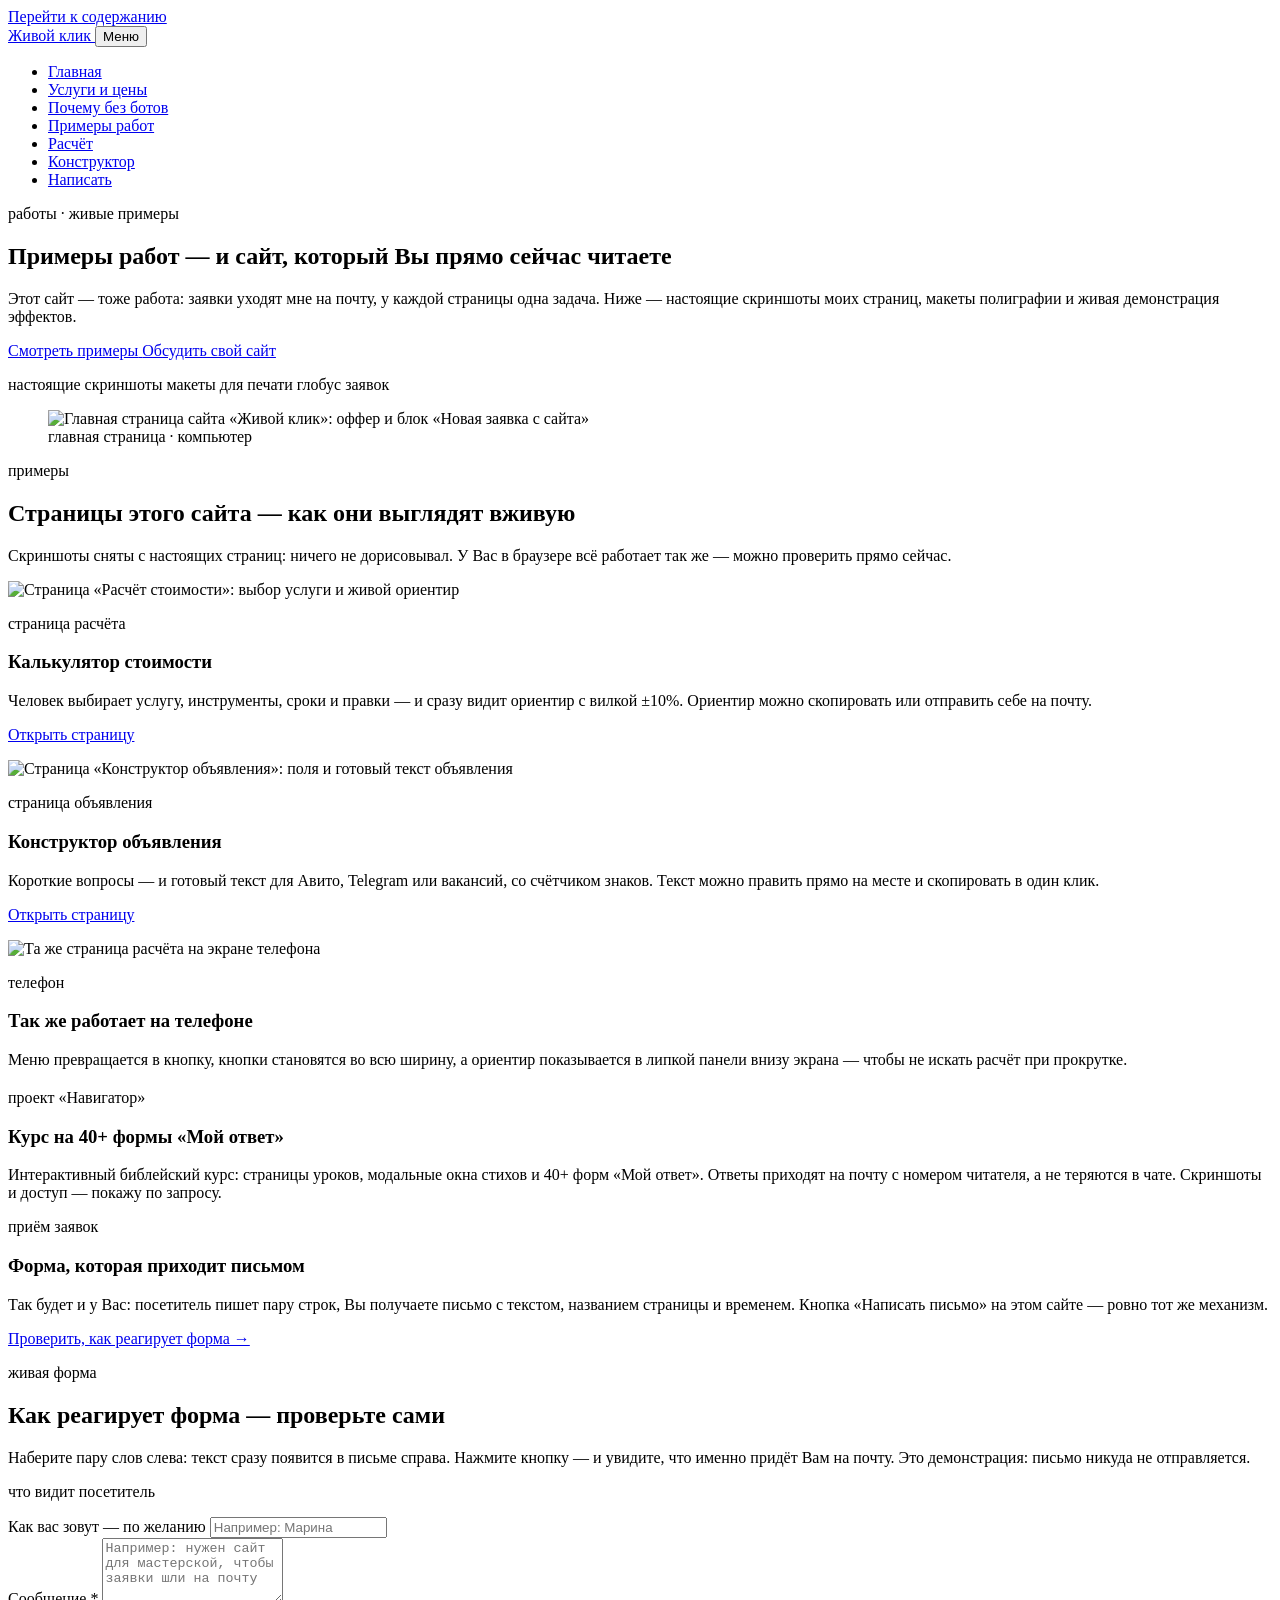
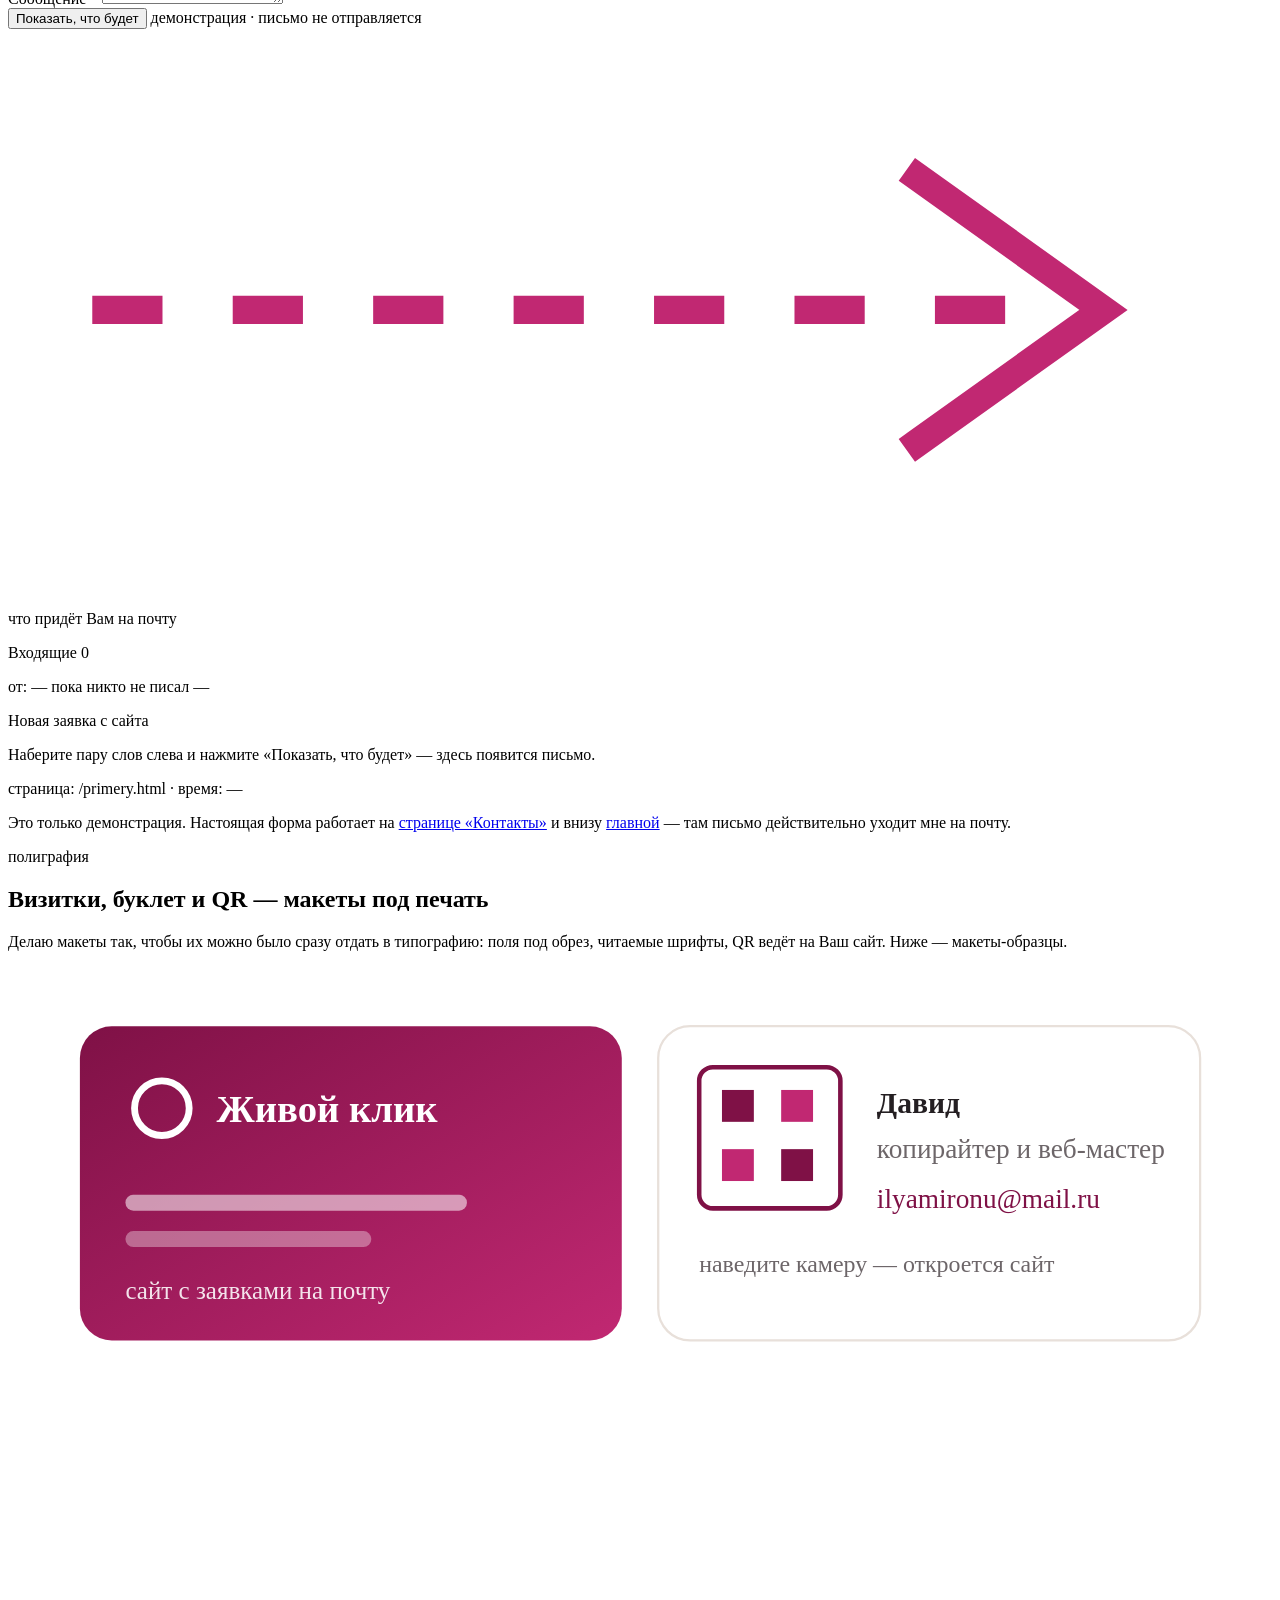
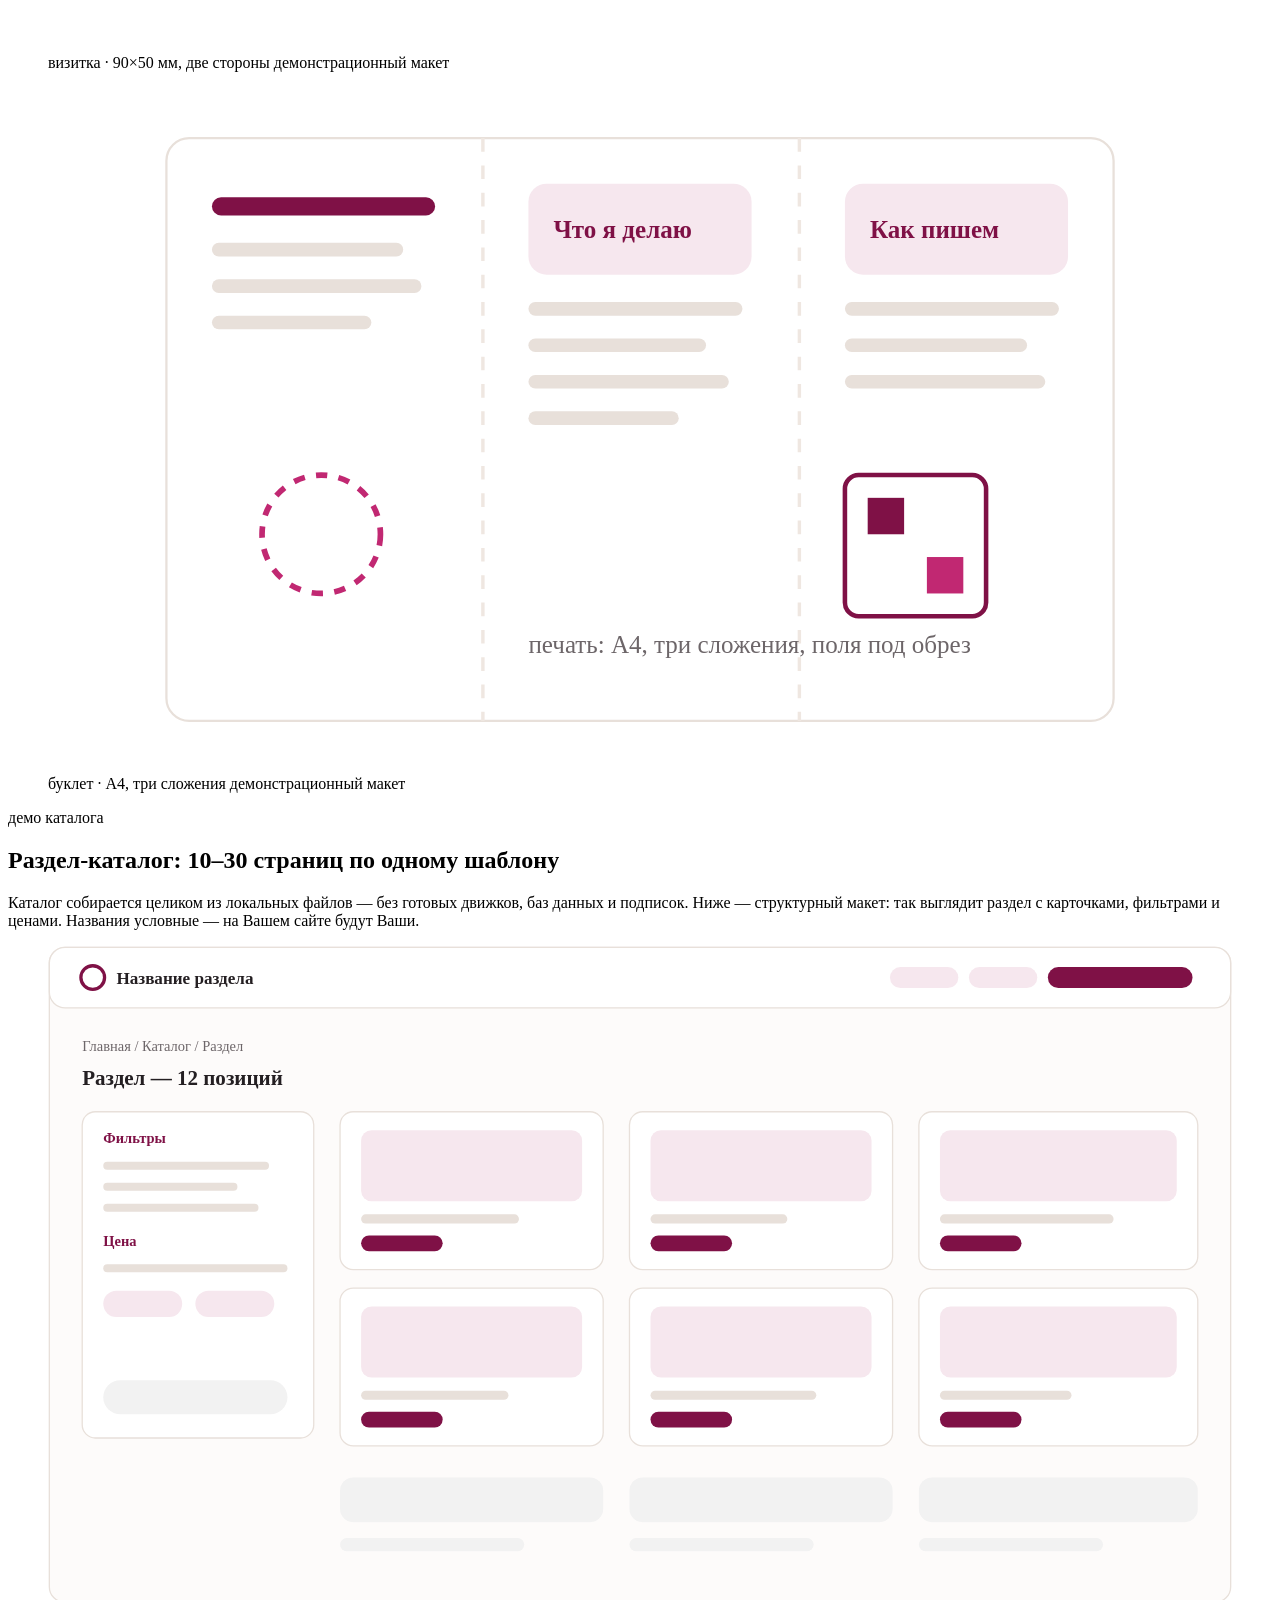
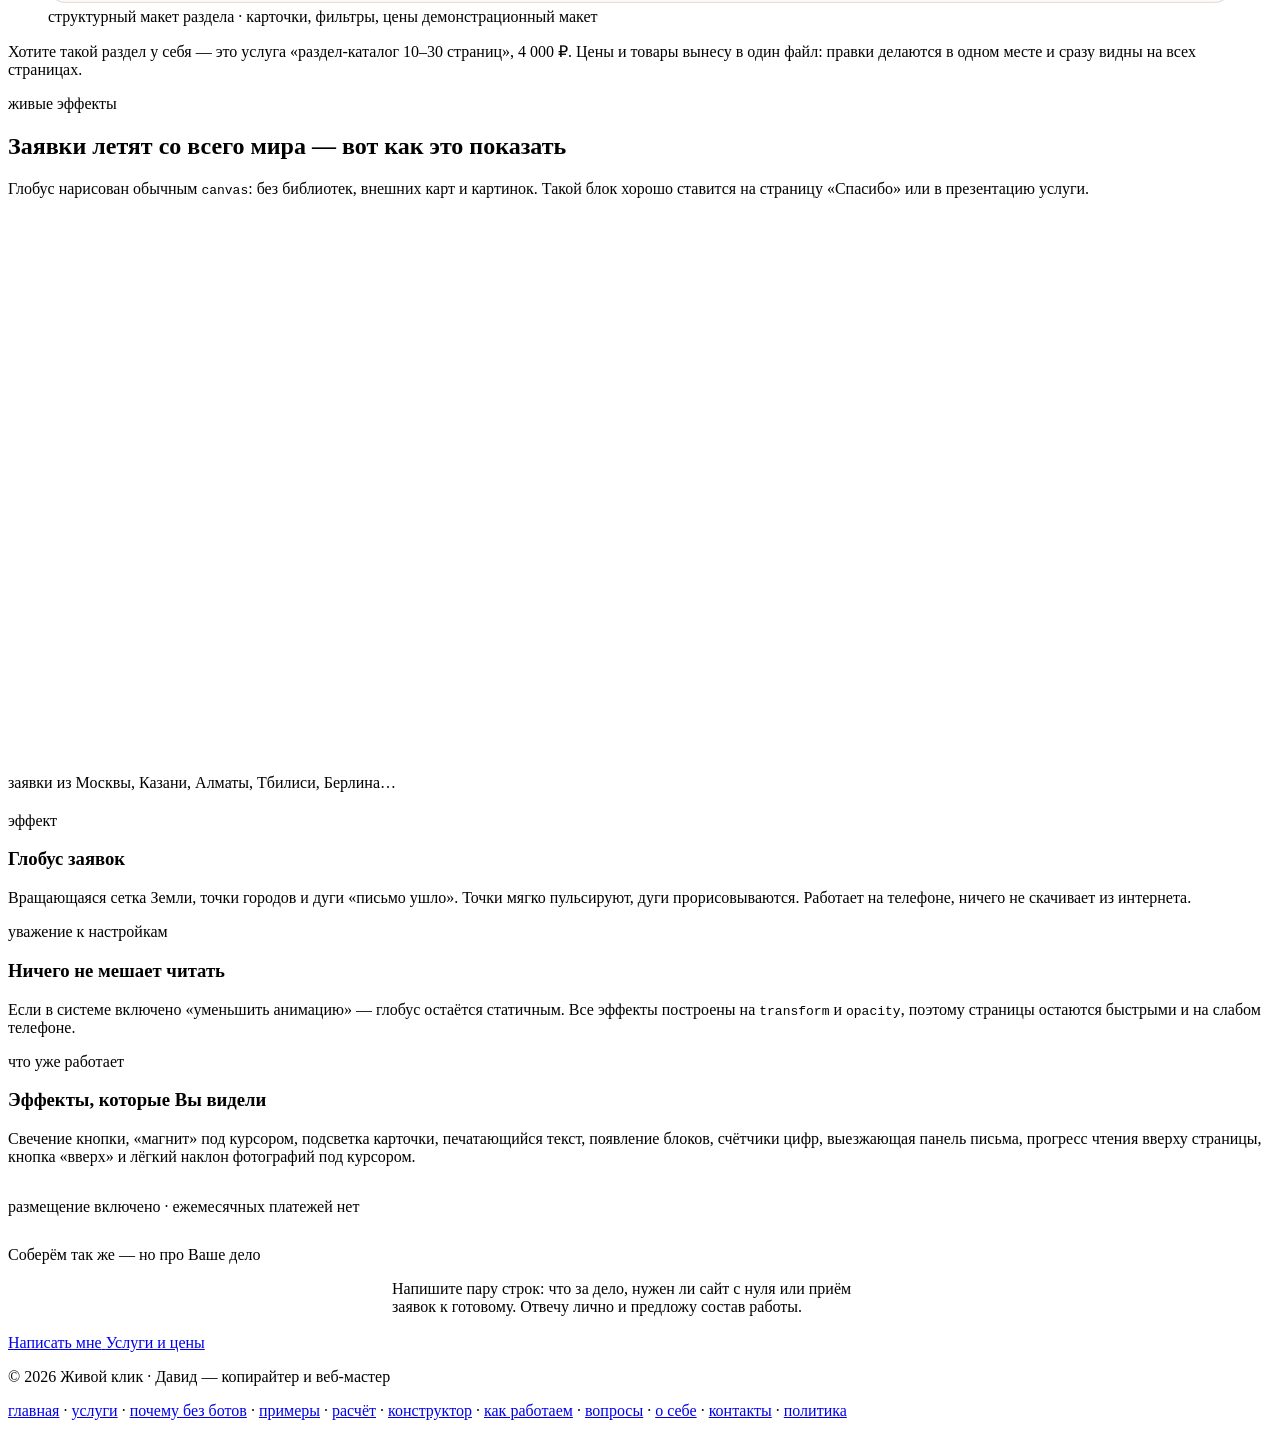
==== primery.html @ 7533aba9 "Add files via upload" ====
<!DOCTYPE html>
<html lang="ru" class="no-js">
<head>
<meta charset="utf-8">
<meta name="viewport" content="width=device-width, initial-scale=1">
<title>Примеры работ — Живой клик</title>
<meta name="description" content="Примеры работ: сайт с приёмом заявок на почту, калькулятор стоимости, конструктор объявления, визитки и буклет. Скриншоты и живые демонстрации.">
<meta name="theme-color" content="#7f1146">
<meta property="og:type" content="website">
<meta property="og:site_name" content="Живой клик">
<meta property="og:title" content="Примеры работ — Живой клик">
<meta property="og:description" content="Скриншоты и живые демонстрации: сайт с заявками на почту, калькулятор стоимости, конструктор объявления, визитки и буклет, глобус заявок.">
<meta property="og:url" content="https://volk1939-ivan.github.io/zhivoy-klik/primery.html">
<meta property="og:image" content="https://volk1939-ivan.github.io/zhivoy-klik/assets/img/primery-kalkulyator.jpg">
<meta property="og:image:type" content="image/jpeg">
<meta property="og:image:width" content="1280">
<meta property="og:image:height" content="900">
<meta name="twitter:card" content="summary_large_image">
<link rel="canonical" href="https://volk1939-ivan.github.io/zhivoy-klik/primery.html">
<link rel="icon" href="data:image/svg+xml,%3Csvg xmlns='http://www.w3.org/2000/svg' viewBox='0 0 32 32'%3E%3Crect width='32' height='32' rx='7' fill='%237f1146'/%3E%3Ccircle cx='16' cy='16' r='6' fill='none' stroke='%23fff' stroke-width='2.5'/%3E%3C/svg%3E">
<link rel="stylesheet" href="css/fonts.css">
<link rel="stylesheet" href="css/style.css">
<script>document.documentElement.className = '';</script>
</head>
<body>

<a class="skip" href="#main">Перейти к содержанию</a>

<header class="top">
  <div class="top__inner">
    <a class="brand" href="index.html">
      <span class="brand__mark" aria-hidden="true"></span>
      <span class="brand__text">Живой клик</span>
    </a>

    <button class="nav__toggle" type="button" aria-expanded="false" aria-controls="siteNav">Меню</button>

    <nav class="nav" id="siteNav" aria-label="Меню сайта">
      <ul class="nav__list">
        <li><a href="index.html">Главная</a></li>
        <li><a href="uslugi.html">Услуги и цены</a></li>
        <li><a href="bez-botov.html">Почему без ботов</a></li>
        <li><a class="is-active" href="primery.html">Примеры работ</a></li>
        <li><a href="raschet.html">Расчёт</a></li>
        <li><a href="konstruktor.html">Конструктор</a></li>
        <li><a href="index.html#contact">Написать</a></li>
      </ul>
    </nav>
  </div>
</header>

<main id="main">

  <section class="hero">
    <div class="hero__inner">
      <div>
        <p class="kicker"><span class="js-type" data-text="работы · живые примеры">работы · живые примеры</span><span class="caret" aria-hidden="true"></span></p>
        <h1 class="hero__title">Примеры работ — и сайт, который Вы прямо сейчас читаете</h1>
        <p class="hero__lead">Этот сайт — тоже работа: заявки уходят мне на почту, у каждой страницы одна задача.
          Ниже — настоящие скриншоты моих страниц, макеты полиграфии и живая демонстрация эффектов.</p>
        <p class="hero__actions">
          <a class="btn btn--primary btn--fixed js-magnetic" href="#works">
            <span class="btn__text js-type" data-text="Смотреть примеры">Смотреть примеры</span>
            <span class="caret" aria-hidden="true"></span>
          </a>
          <a class="btn btn--ghost" href="index.html#contact"><span class="btn__text">Обсудить свой сайт</span></a>
        </p>
        <p class="hero__meta">
          <span>настоящие скриншоты</span>
          <span>макеты для печати</span>
          <span>глобус заявок</span>
        </p>
      </div>

      <figure class="shot">
        <span class="shot__bar" aria-hidden="true"><i></i><i></i><i></i></span>
        <img class="shot__img" src="assets/img/primery-glavnaya.jpg" width="1280" height="900"
             alt="Главная страница сайта «Живой клик»: оффер и блок «Новая заявка с сайта»">
        <figcaption class="shot__cap">главная страница · компьютер</figcaption>
      </figure>
    </div>
  </section>
  <section class="section" id="works">
    <div class="wrap">
      <div class="section__head reveal">
        <p class="kicker">примеры</p>
        <h2 class="h2">Страницы этого сайта — как они выглядят вживую</h2>
        <p class="lead">Скриншоты сняты с настоящих страниц: ничего не дорисовывал. У Вас в браузере
          всё работает так же — можно проверить прямо сейчас.</p>
      </div>

      <div class="works">
        <article class="work reveal">
          <img class="work__img" src="assets/img/primery-kalkulyator.jpg" width="1280" height="900"
               loading="lazy" decoding="async"
               alt="Страница «Расчёт стоимости»: выбор услуги и живой ориентир">
          <div class="work__body">
            <p class="card__icon">страница расчёта</p>
            <h3 class="card__title">Калькулятор стоимости</h3>
            <p class="card__text">Человек выбирает услугу, инструменты, сроки и правки — и сразу видит
              ориентир с вилкой ±10%. Ориентир можно скопировать или отправить себе на почту.</p>
            <p class="work__foot"><a class="btn btn--ghost" href="raschet.html"><span class="btn__text">Открыть страницу</span></a></p>
          </div>
        </article>

        <article class="work reveal" style="transition-delay:.08s">
          <img class="work__img" src="assets/img/primery-konstruktor.jpg" width="1280" height="900"
               loading="lazy" decoding="async"
               alt="Страница «Конструктор объявления»: поля и готовый текст объявления">
          <div class="work__body">
            <p class="card__icon">страница объявления</p>
            <h3 class="card__title">Конструктор объявления</h3>
            <p class="card__text">Короткие вопросы — и готовый текст для Авито, Telegram или вакансий,
              со счётчиком знаков. Текст можно править прямо на месте и скопировать в один клик.</p>
            <p class="work__foot"><a class="btn btn--ghost" href="konstruktor.html"><span class="btn__text">Открыть страницу</span></a></p>
          </div>
        </article>

        <article class="work work--narrow reveal">
          <img class="work__img" src="assets/img/primery-telefon.jpg" width="430" height="880"
               loading="lazy" decoding="async"
               alt="Та же страница расчёта на экране телефона">
          <div class="work__body">
            <p class="card__icon">телефон</p>
            <h3 class="card__title">Так же работает на телефоне</h3>
            <p class="card__text">Меню превращается в кнопку, кнопки становятся во всю ширину, а ориентир
              показывается в липкой панели внизу экрана — чтобы не искать расчёт при прокрутке.</p>
          </div>
        </article>
      </div>

      <div class="grid grid--auto" style="margin-top:20px">
        <article class="card reveal">
          <p class="card__icon">проект «Навигатор»</p>
          <h3 class="card__title">Курс на 40+ формы «Мой ответ»</h3>
          <p class="card__text">Интерактивный библейский курс: страницы уроков, модальные окна стихов
            и 40+ форм «Мой ответ». Ответы приходят на почту с номером читателя, а не теряются в чате.
            Скриншоты и доступ — покажу по запросу.</p>
        </article>

        <article class="card reveal" style="transition-delay:.08s">
          <p class="card__icon">приём заявок</p>
          <h3 class="card__title">Форма, которая приходит письмом</h3>
          <p class="card__text">Так будет и у Вас: посетитель пишет пару строк, Вы получаете письмо
            с текстом, названием страницы и временем. Кнопка «Написать письмо» на этом сайте —
            ровно тот же механизм.</p>
          <p class="card__price"><a href="#demo">Проверить, как реагирует форма →</a></p>
        </article>
      </div>
    </div>
  </section>
  <section class="section section--alt" id="demo">
    <div class="wrap">
      <div class="section__head reveal">
        <p class="kicker">живая форма</p>
        <h2 class="h2">Как реагирует форма — проверьте сами</h2>
        <p class="lead">Наберите пару слов слева: текст сразу появится в письме справа. Нажмите кнопку —
          и увидите, что именно придёт Вам на почту. Это демонстрация: письмо никуда не отправляется.</p>
      </div>

      <div class="demo reveal">
        <div class="demo__form">
          <p class="demo__label">что видит посетитель</p>

          <div class="field">
            <label for="demo-name">Как вас зовут <span aria-hidden="true">— по желанию</span></label>
            <input type="text" id="demo-name" placeholder="Например: Марина">
          </div>

          <div class="field">
            <label for="demo-text">Сообщение *</label>
            <textarea id="demo-text" rows="4" placeholder="Например: нужен сайт для мастерской, чтобы заявки шли на почту"></textarea>
          </div>

          <div class="demo__actions">
            <button type="button" class="btn btn--primary js-magnetic" id="demoGo">
              <span class="btn__text">Показать, что будет</span>
            </button>
            <span class="demo__hint">демонстрация · письмо не отправляется</span>
          </div>
        </div>

        <div class="demo__arrow" aria-hidden="true">
          <svg viewBox="0 0 90 40">
            <path d="M6 20 H74" fill="none" stroke="#c12872" stroke-width="2" stroke-dasharray="5 5"></path>
            <path d="M64 10 L78 20 L64 30" fill="none" stroke="#c12872" stroke-width="2"></path>
          </svg>
        </div>

        <div class="demo__mail">
          <p class="demo__label">что придёт Вам на почту</p>
          <div class="demo__window">
            <p class="demo__head">Входящие <span class="demo__badge" id="demoBadge">0</span></p>
            <p class="demo__from" id="demoFrom">от: — пока никто не писал —</p>
            <p class="demo__subj">Новая заявка с сайта</p>
            <p class="demo__body" id="demoBody">Наберите пару слов слева и нажмите «Показать, что будет» — здесь появится письмо.</p>
            <p class="demo__meta" id="demoMeta">страница: /primery.html · время: —</p>
          </div>
        </div>
      </div>

      <p class="hint reveal">Это только демонстрация. Настоящая форма работает
        на <a href="kontakty.html">странице «Контакты»</a> и внизу <a href="index.html#contact">главной</a> —
        там письмо действительно уходит мне на почту.</p>
    </div>
  </section>

  <section class="section section--alt" id="poligrafiya">
    <div class="wrap">
      <div class="section__head reveal">
        <p class="kicker">полиграфия</p>
        <h2 class="h2">Визитки, буклет и QR — макеты под печать</h2>
        <p class="lead">Делаю макеты так, чтобы их можно было сразу отдать в типографию: поля под обрез,
          читаемые шрифты, QR ведёт на Ваш сайт. Ниже — макеты-образцы.</p>
      </div>

      <div class="polig">
        <figure class="mock reveal">
          <svg class="mock__svg" viewBox="0 0 520 300" role="img" aria-label="Макет визитки: лицевая и обратная сторона">
            <defs>
              <linearGradient id="cardGrad" x1="0" y1="0" x2="1" y2="1">
                <stop offset="0" stop-color="#7f1146"></stop>
                <stop offset="1" stop-color="#c12872"></stop>
              </linearGradient>
            </defs>
            <rect x="14" y="26" width="238" height="138" rx="14" fill="url(#cardGrad)"></rect>
            <circle cx="50" cy="62" r="12" fill="none" stroke="#ffffff" stroke-width="3"></circle>
            <text x="74" y="68" font-size="17" font-weight="700" fill="#ffffff">Живой клик</text>
            <rect x="34" y="100" width="150" height="7" rx="3.5" fill="#ffffff" opacity=".55"></rect>
            <rect x="34" y="116" width="108" height="7" rx="3.5" fill="#ffffff" opacity=".35"></rect>
            <text x="34" y="146" font-size="11" fill="#ffffff" opacity=".88">сайт с заявками на почту</text>

            <rect x="268" y="26" width="238" height="138" rx="14" fill="#ffffff" stroke="#e8e0da"></rect>
            <rect x="286" y="44" width="62" height="62" rx="6" fill="none" stroke="#7f1146" stroke-width="2"></rect>
            <rect x="296" y="54" width="14" height="14" fill="#7f1146"></rect>
            <rect x="322" y="54" width="14" height="14" fill="#c12872"></rect>
            <rect x="296" y="80" width="14" height="14" fill="#c12872"></rect>
            <rect x="322" y="80" width="14" height="14" fill="#7f1146"></rect>
            <text x="364" y="64" font-size="13" font-weight="700" fill="#241f22">Давид</text>
            <text x="364" y="84" font-size="12" fill="#6d6669">копирайтер и веб-мастер</text>
            <text x="364" y="106" font-size="12" fill="#7f1146">ilyamironu@mail.ru</text>
            <text x="286" y="134" font-size="10.5" fill="#6d6669">наведите камеру — откроется сайт</text>
          </svg>
          <figcaption class="mock__cap">визитка · 90×50 мм, две стороны <span class="mock__tag">демонстрационный макет</span></figcaption>
        </figure>

        <figure class="mock reveal" style="transition-delay:.08s">
          <svg class="mock__svg" viewBox="0 0 520 300" role="img" aria-label="Макет буклета А4 в три сложения">
            <rect x="52" y="22" width="416" height="256" rx="10" fill="#ffffff" stroke="#e8e0da"></rect>
            <line x1="191" y1="22" x2="191" y2="278" stroke="#efe7e1" stroke-width="1.5" stroke-dasharray="6 6"></line>
            <line x1="330" y1="22" x2="330" y2="278" stroke="#efe7e1" stroke-width="1.5" stroke-dasharray="6 6"></line>
            <rect x="72" y="48" width="98" height="8" rx="4" fill="#7f1146"></rect>
            <rect x="72" y="68" width="84" height="6" rx="3" fill="#e8e0da"></rect>
            <rect x="72" y="84" width="92" height="6" rx="3" fill="#e8e0da"></rect>
            <rect x="72" y="100" width="70" height="6" rx="3" fill="#e8e0da"></rect>
            <circle cx="120" cy="196" r="26" fill="none" stroke="#c12872" stroke-width="2.5" stroke-dasharray="5 5"></circle>
            <rect x="211" y="42" width="98" height="40" rx="8" fill="#f6e7ee"></rect>
            <text x="222" y="66" font-size="11" font-weight="700" fill="#7f1146">Что я делаю</text>
            <rect x="211" y="94" width="94" height="6" rx="3" fill="#e8e0da"></rect>
            <rect x="211" y="110" width="78" height="6" rx="3" fill="#e8e0da"></rect>
            <rect x="211" y="126" width="88" height="6" rx="3" fill="#e8e0da"></rect>
            <rect x="211" y="142" width="66" height="6" rx="3" fill="#e8e0da"></rect>
            <rect x="350" y="42" width="98" height="40" rx="8" fill="#f6e7ee"></rect>
            <text x="361" y="66" font-size="11" font-weight="700" fill="#7f1146">Как пишем</text>
            <rect x="350" y="94" width="94" height="6" rx="3" fill="#e8e0da"></rect>
            <rect x="350" y="110" width="80" height="6" rx="3" fill="#e8e0da"></rect>
            <rect x="350" y="126" width="88" height="6" rx="3" fill="#e8e0da"></rect>
            <rect x="350" y="170" width="62" height="62" rx="6" fill="none" stroke="#7f1146" stroke-width="2"></rect>
            <rect x="360" y="180" width="16" height="16" fill="#7f1146"></rect>
            <rect x="386" y="206" width="16" height="16" fill="#c12872"></rect>
            <text x="211" y="248" font-size="11" fill="#6d6669">печать: A4, три сложения, поля под обрез</text>
          </svg>
          <figcaption class="mock__cap">буклет · A4, три сложения <span class="mock__tag">демонстрационный макет</span></figcaption>
        </figure>
      </div>
    </div>
  </section>
  <section class="section" id="katalog">
    <div class="wrap">
      <div class="section__head reveal">
        <p class="kicker">демо каталога</p>
        <h2 class="h2">Раздел-каталог: 10–30 страниц по одному шаблону</h2>
        <p class="lead">Каталог собирается целиком из локальных файлов — без готовых движков, баз данных
          и подписок. Ниже — структурный макет: так выглядит раздел с карточками, фильтрами и ценами.
          Названия условные — на Вашем сайте будут Ваши.</p>
      </div>

      <figure class="mock mock--wide reveal">
        <svg class="mock__svg" viewBox="0 0 900 500" role="img" aria-label="Структурный макет каталога: карточки, фильтры, цены">
          <rect x="1" y="1" width="898" height="498" rx="12" fill="#fdfbfa" stroke="#e8e0da"></rect>
          <rect x="1" y="1" width="898" height="46" rx="12" fill="#ffffff" stroke="#e8e0da"></rect>
          <circle cx="34" cy="24" r="9" fill="none" stroke="#7f1146" stroke-width="2.5"></circle>
          <text x="52" y="29" font-size="13" font-weight="700" fill="#241f22">Название раздела</text>
          <rect x="640" y="16" width="52" height="16" rx="8" fill="#f6e7ee"></rect>
          <rect x="700" y="16" width="52" height="16" rx="8" fill="#f6e7ee"></rect>
          <rect x="760" y="16" width="110" height="16" rx="8" fill="#7f1146"></rect>

          <text x="26" y="80" font-size="11" fill="#6d6669">Главная / Каталог / Раздел</text>
          <text x="26" y="106" font-size="16" font-weight="700" fill="#241f22">Раздел — 12 позиций</text>

          <rect x="26" y="126" width="176" height="248" rx="10" fill="#ffffff" stroke="#e8e0da"></rect>
          <text x="42" y="150" font-size="11" font-weight="700" fill="#7f1146">Фильтры</text>
          <rect x="42" y="164" width="126" height="6" rx="3" fill="#e8e0da"></rect>
          <rect x="42" y="180" width="102" height="6" rx="3" fill="#e8e0da"></rect>
          <rect x="42" y="196" width="118" height="6" rx="3" fill="#e8e0da"></rect>
          <text x="42" y="228" font-size="11" font-weight="700" fill="#7f1146">Цена</text>
          <rect x="42" y="242" width="140" height="6" rx="3" fill="#e8e0da"></rect>
          <rect x="42" y="262" width="60" height="20" rx="10" fill="#f6e7ee"></rect>
          <rect x="112" y="262" width="60" height="20" rx="10" fill="#f6e7ee"></rect>
          <rect x="42" y="330" width="140" height="26" rx="13" fill="#f2f2f2"></rect>

          <g fill="#ffffff" stroke="#e8e0da">
            <rect x="222" y="126" width="200" height="120" rx="10"></rect>
            <rect x="442" y="126" width="200" height="120" rx="10"></rect>
            <rect x="662" y="126" width="212" height="120" rx="10"></rect>
            <rect x="222" y="260" width="200" height="120" rx="10"></rect>
            <rect x="442" y="260" width="200" height="120" rx="10"></rect>
            <rect x="662" y="260" width="212" height="120" rx="10"></rect>
          </g>
          <g fill="#f6e7ee">
            <rect x="238" y="140" width="168" height="54" rx="8"></rect>
            <rect x="458" y="140" width="168" height="54" rx="8"></rect>
            <rect x="678" y="140" width="180" height="54" rx="8"></rect>
            <rect x="238" y="274" width="168" height="54" rx="8"></rect>
            <rect x="458" y="274" width="168" height="54" rx="8"></rect>
            <rect x="678" y="274" width="180" height="54" rx="8"></rect>
          </g>
          <g fill="#e8e0da">
            <rect x="238" y="204" width="120" height="7" rx="3.5"></rect>
            <rect x="458" y="204" width="104" height="7" rx="3.5"></rect>
            <rect x="678" y="204" width="132" height="7" rx="3.5"></rect>
            <rect x="238" y="338" width="112" height="7" rx="3.5"></rect>
            <rect x="458" y="338" width="126" height="7" rx="3.5"></rect>
            <rect x="678" y="338" width="100" height="7" rx="3.5"></rect>
          </g>
          <g fill="#7f1146">
            <rect x="238" y="220" width="62" height="12" rx="6"></rect>
            <rect x="458" y="220" width="62" height="12" rx="6"></rect>
            <rect x="678" y="220" width="62" height="12" rx="6"></rect>
            <rect x="238" y="354" width="62" height="12" rx="6"></rect>
            <rect x="458" y="354" width="62" height="12" rx="6"></rect>
            <rect x="678" y="354" width="62" height="12" rx="6"></rect>
          </g>
          <g fill="#f2f2f2">
            <rect x="222" y="404" width="200" height="34" rx="10"></rect>
            <rect x="442" y="404" width="200" height="34" rx="10"></rect>
            <rect x="662" y="404" width="212" height="34" rx="10"></rect>
            <rect x="222" y="450" width="140" height="10" rx="5"></rect>
            <rect x="442" y="450" width="140" height="10" rx="5"></rect>
            <rect x="662" y="450" width="140" height="10" rx="5"></rect>
          </g>
        </svg>
        <figcaption class="mock__cap">структурный макет раздела · карточки, фильтры, цены <span class="mock__tag">демонстрационный макет</span></figcaption>
      </figure>

      <p class="hint reveal">Хотите такой раздел у себя — это услуга «раздел-каталог 10–30 страниц», 4 000 ₽.
        Цены и товары вынесу в один файл: правки делаются в одном месте и сразу видны на всех страницах.</p>
    </div>
  </section>
  <section class="section section--alt" id="effekty">
    <div class="wrap">
      <div class="section__head reveal">
        <p class="kicker">живые эффекты</p>
        <h2 class="h2">Заявки летят со всего мира — вот как это показать</h2>
        <p class="lead">Глобус нарисован обычным <code>canvas</code>: без библиотек, внешних карт и картинок.
          Такой блок хорошо ставится на страницу «Спасибо» или в презентацию услуги.</p>
      </div>

      <div class="globe-wrap reveal">
        <canvas id="globe" class="globe" width="1000" height="540"
                role="img" aria-label="Глобус заявок: точки городов и дуги полёта писем"></canvas>
        <p class="globe__cap" id="globeCaption" aria-live="polite">заявки из Москвы, Казани, Алматы, Тбилиси, Берлина…</p>
      </div>

      <div class="grid grid--auto" style="margin-top:20px">
        <article class="card reveal">
          <p class="card__icon">эффект</p>
          <h3 class="card__title">Глобус заявок</h3>
          <p class="card__text">Вращающаяся сетка Земли, точки городов и дуги «письмо ушло». Точки мягко
            пульсируют, дуги прорисовываются. Работает на телефоне, ничего не скачивает из интернета.</p>
        </article>

        <article class="card reveal" style="transition-delay:.08s">
          <p class="card__icon">уважение к настройкам</p>
          <h3 class="card__title">Ничего не мешает читать</h3>
          <p class="card__text">Если в системе включено «уменьшить анимацию» — глобус остаётся статичным.
            Все эффекты построены на <code>transform</code> и <code>opacity</code>, поэтому страницы
            остаются быстрыми и на слабом телефоне.</p>
        </article>

        <article class="card reveal" style="transition-delay:.16s">
          <p class="card__icon">что уже работает</p>
          <h3 class="card__title">Эффекты, которые Вы видели</h3>
          <p class="card__text">Свечение кнопки, «магнит» под курсором, подсветка карточки, печатающийся
            текст, появление блоков, счётчики цифр, выезжающая панель письма, прогресс чтения вверху
            страницы, кнопка «вверх» и лёгкий наклон фотографий под курсором.</p>
        </article>
      </div>
    </div>
  </section>

  <section class="section">
    <div class="wrap center">
      <p class="badge reveal" style="display:inline-block">размещение включено · ежемесячных платежей нет</p>
      <p class="h2 reveal" style="margin-top:14px">Соберём так же — но про Ваше дело</p>
      <p class="lead reveal" style="max-width:62ch;margin:0 auto 18px">Напишите пару строк: что за дело, нужен ли
        сайт с нуля или приём заявок к готовому. Отвечу лично и предложу состав работы.</p>
      <p class="hero__actions reveal" style="justify-content:center">
        <a class="btn btn--primary btn--fixed js-magnetic" href="index.html#contact">
          <span class="btn__text js-type" data-text="Написать мне">Написать мне</span>
          <span class="caret" aria-hidden="true"></span>
        </a>
        <a class="btn btn--ghost" href="uslugi.html"><span class="btn__text">Услуги и цены</span></a>
      </p>
    </div>
  </section>

</main>

<footer class="footer">
  <div class="footer__inner">
    <p>© <span data-year>2026</span> Живой клик · Давид — копирайтер и веб-мастер</p>
    <p class="footer__mono">
      <a href="index.html">главная</a> · <a href="uslugi.html">услуги</a> ·
      <a href="bez-botov.html">почему без ботов</a> · <a href="primery.html">примеры</a> ·
      <a href="raschet.html">расчёт</a> · <a href="konstruktor.html">конструктор</a> ·
      <a href="kak-rabotaem.html">как работаем</a> · <a href="voprosy.html">вопросы</a> ·
      <a href="o-sebe.html">о себе</a> · <a href="kontakty.html">контакты</a> ·
      <a href="politika.html">политика</a>
    </p>
  </div>
</footer>

<script src="js/config.js"></script>
<script src="js/tools.js"></script>
<script src="js/app.js"></script>
<script src="js/globe.js"></script>
<script src="js/demo.js"></script>
</body>
</html>
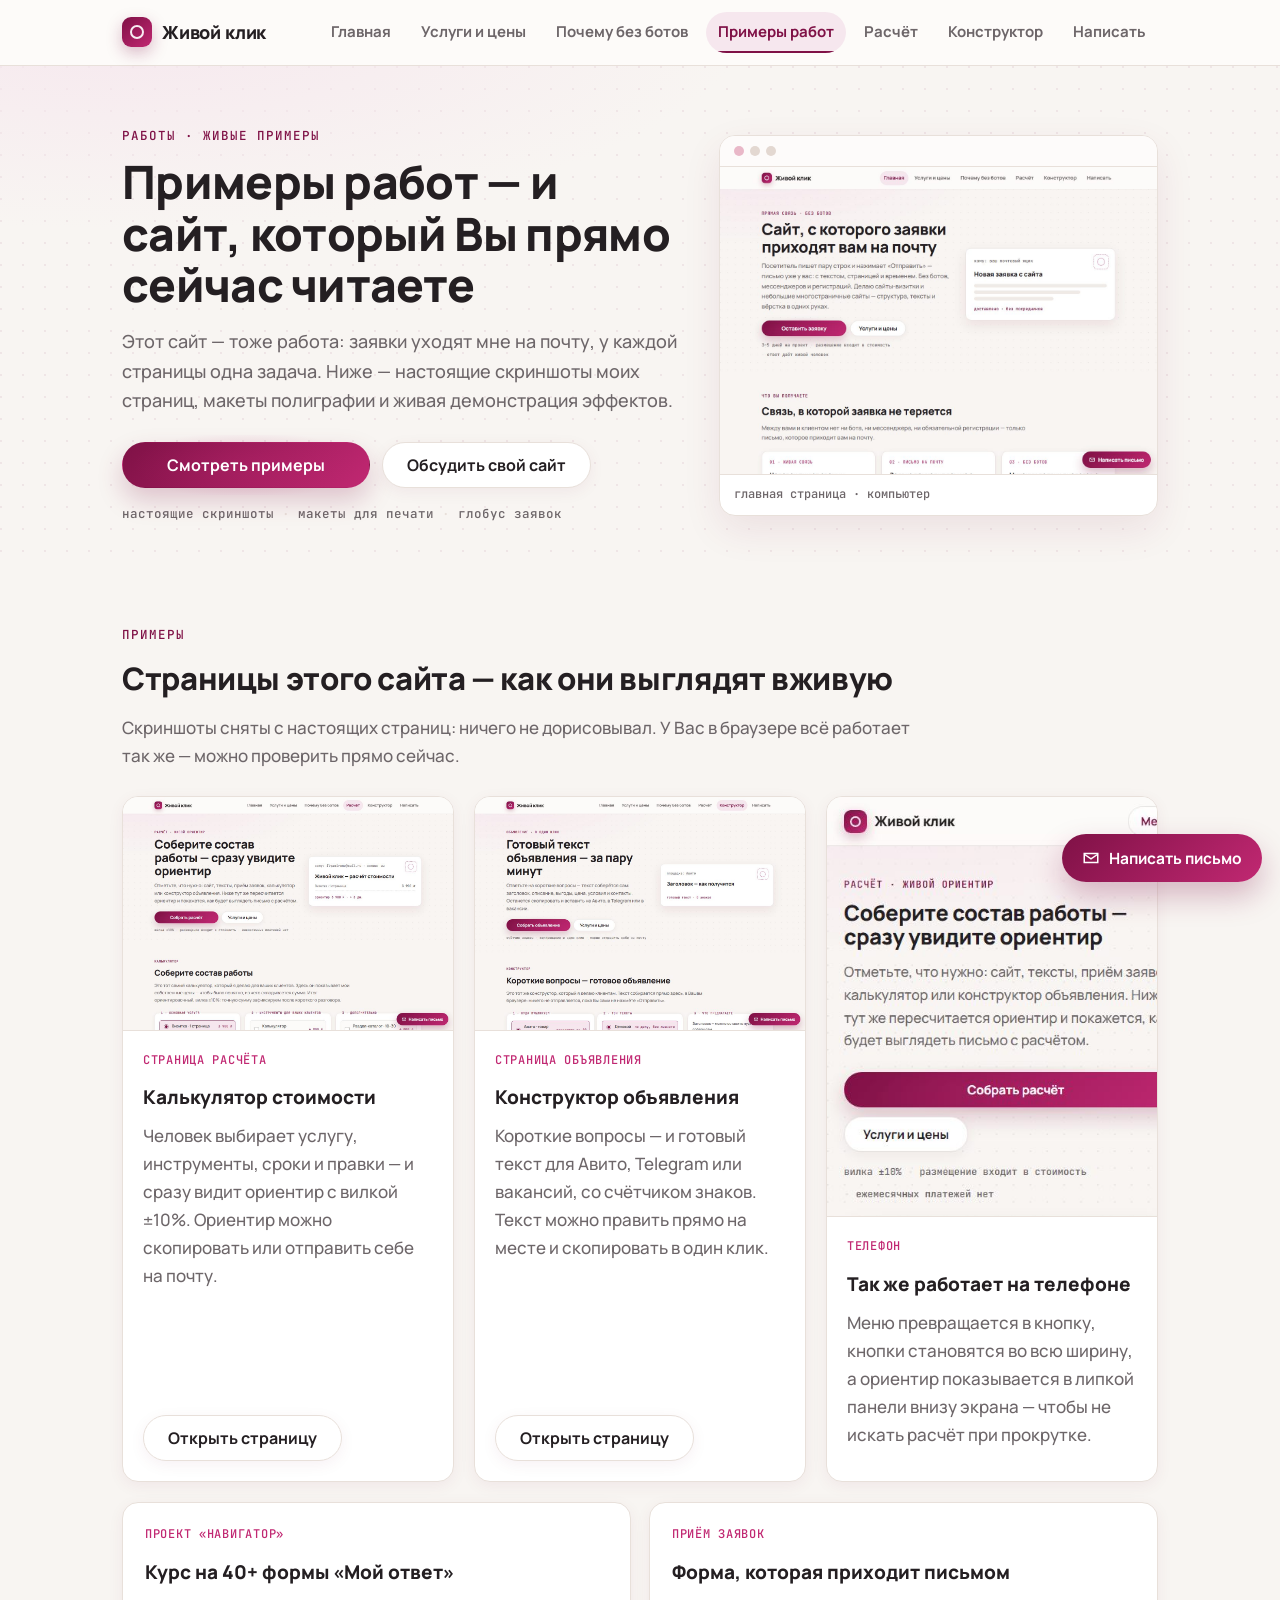
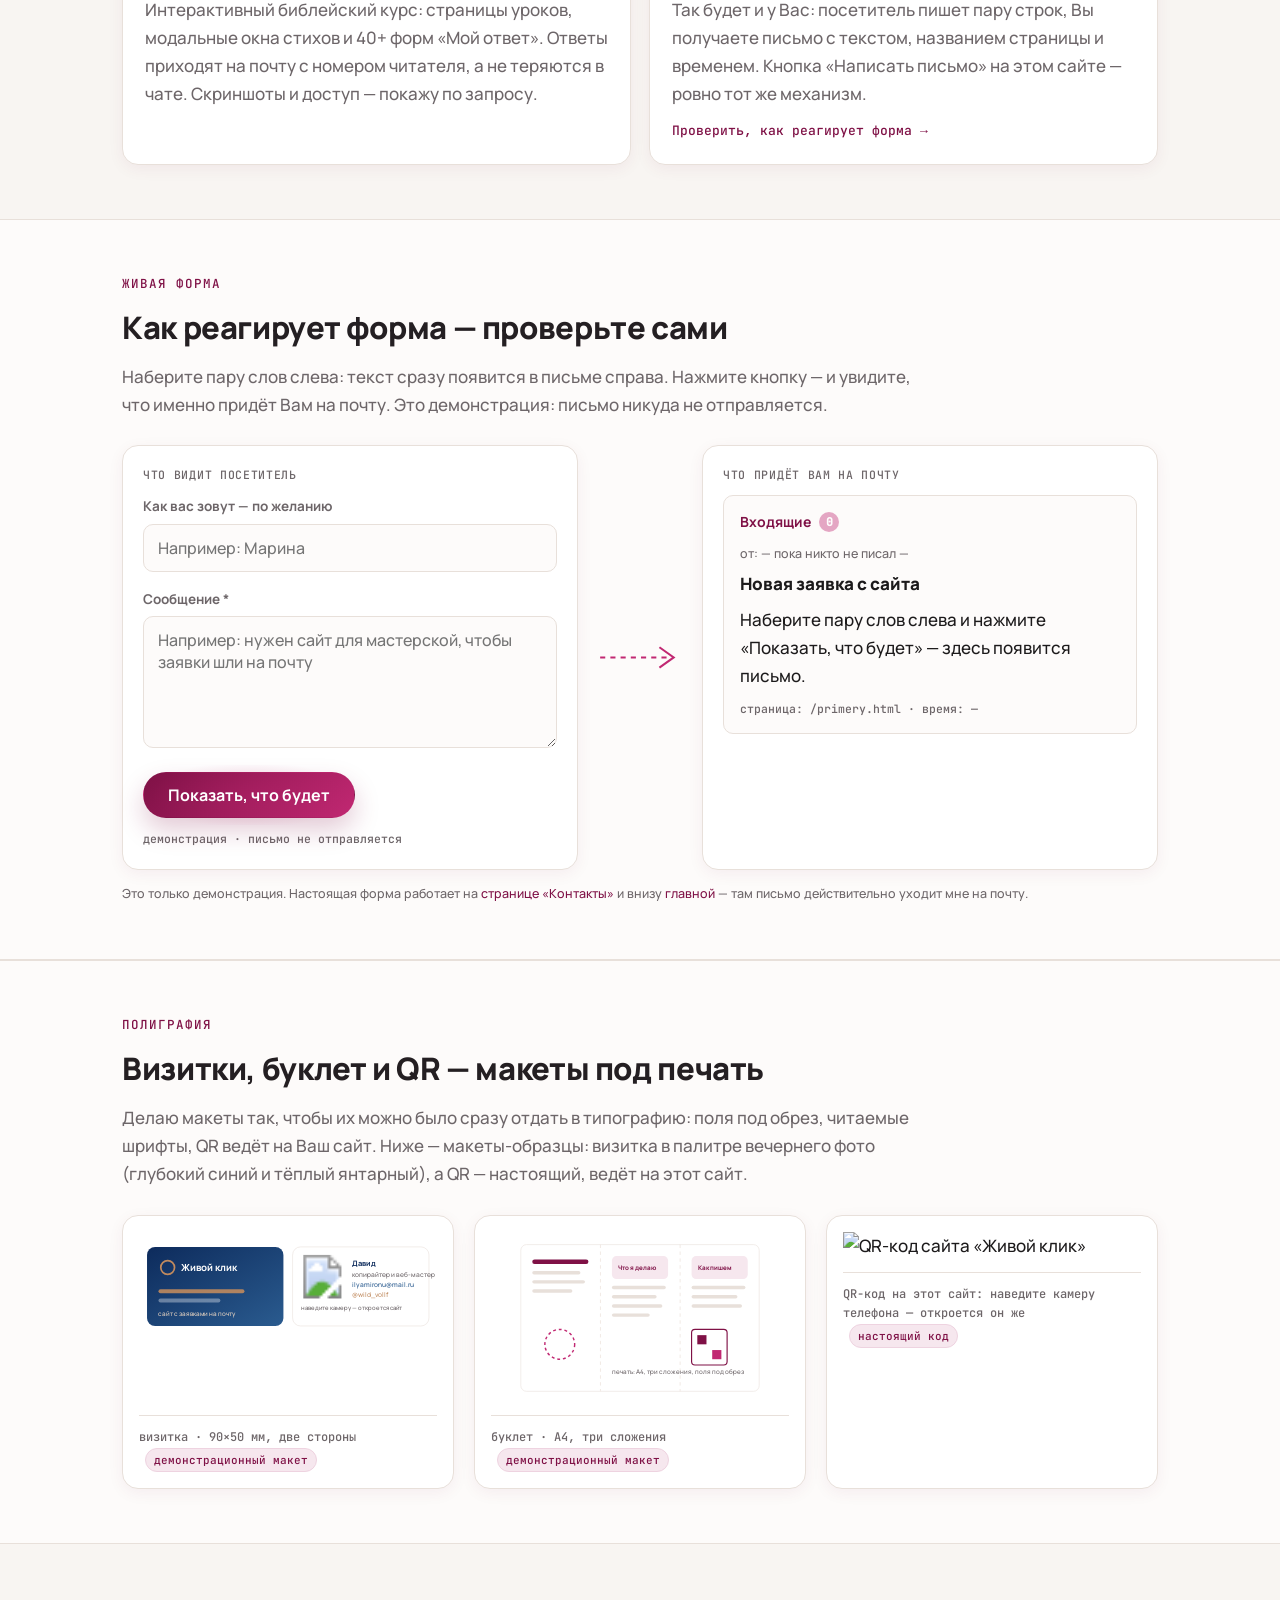
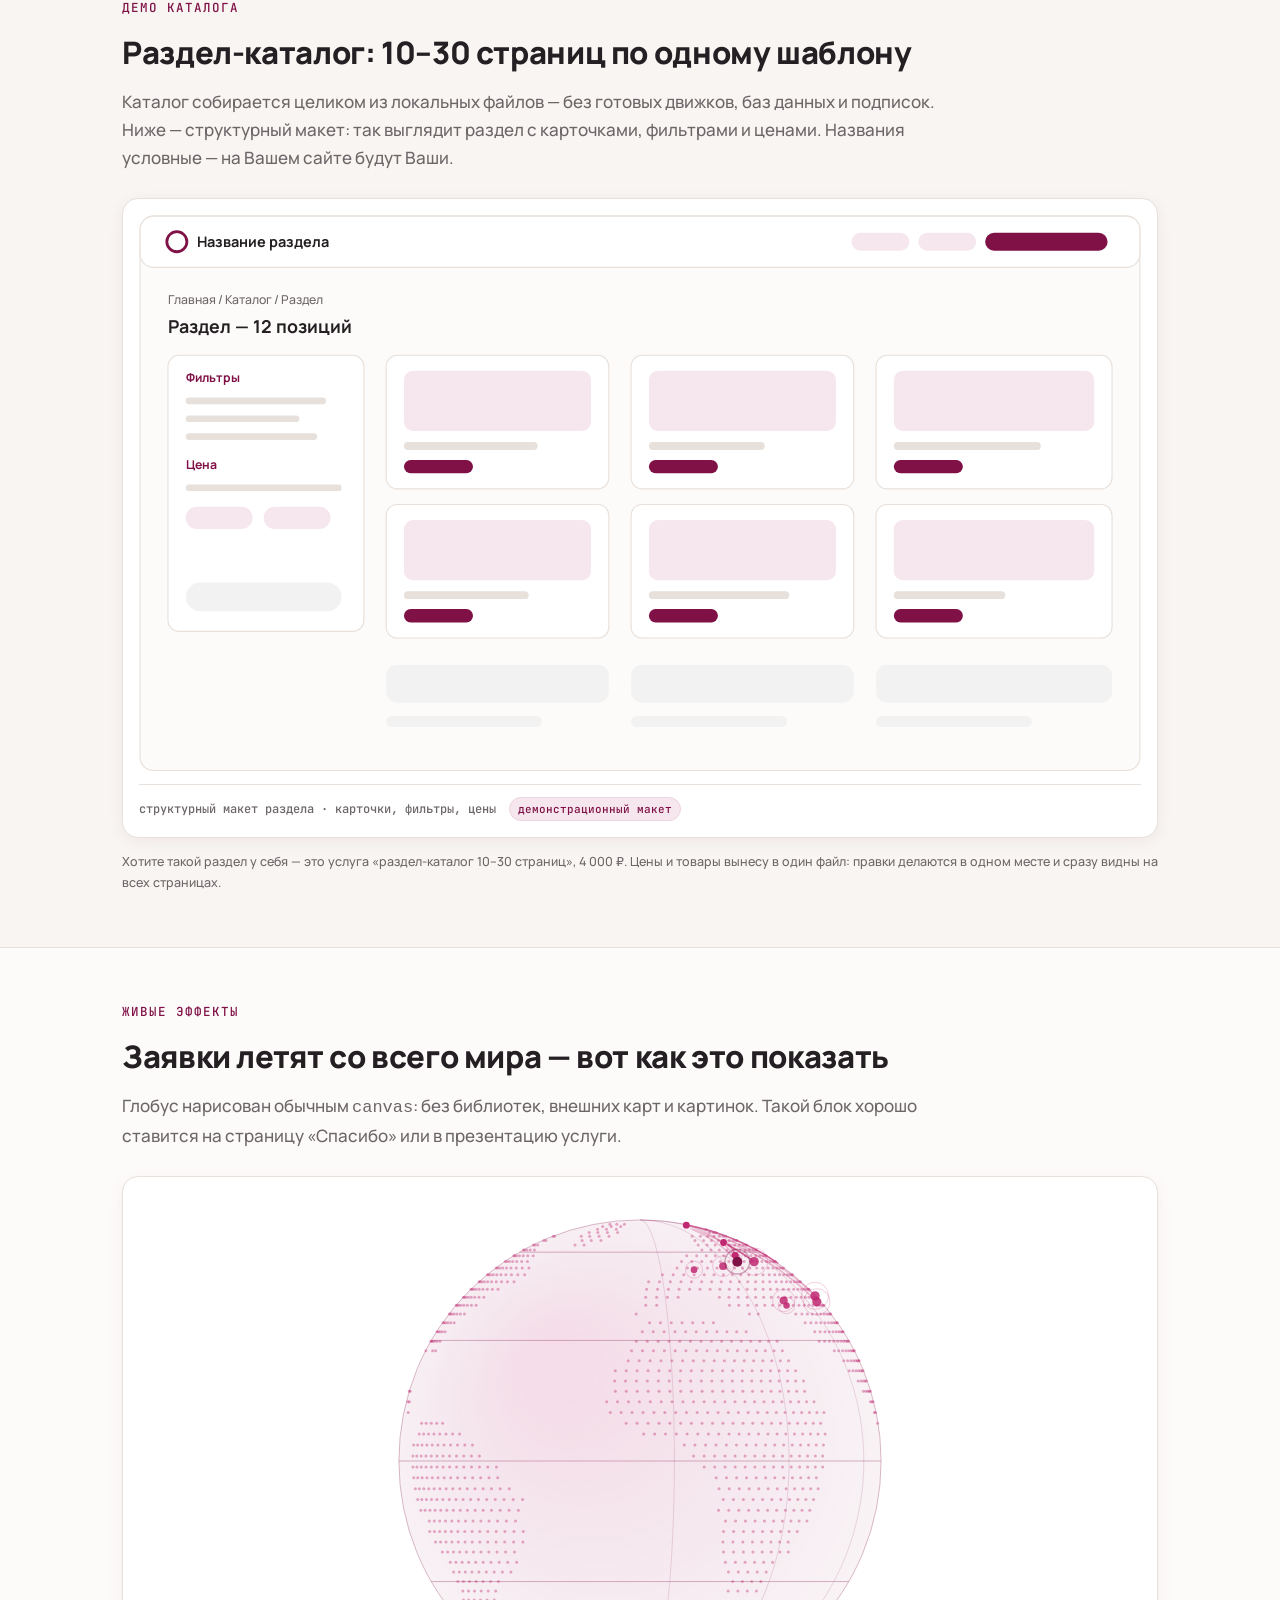
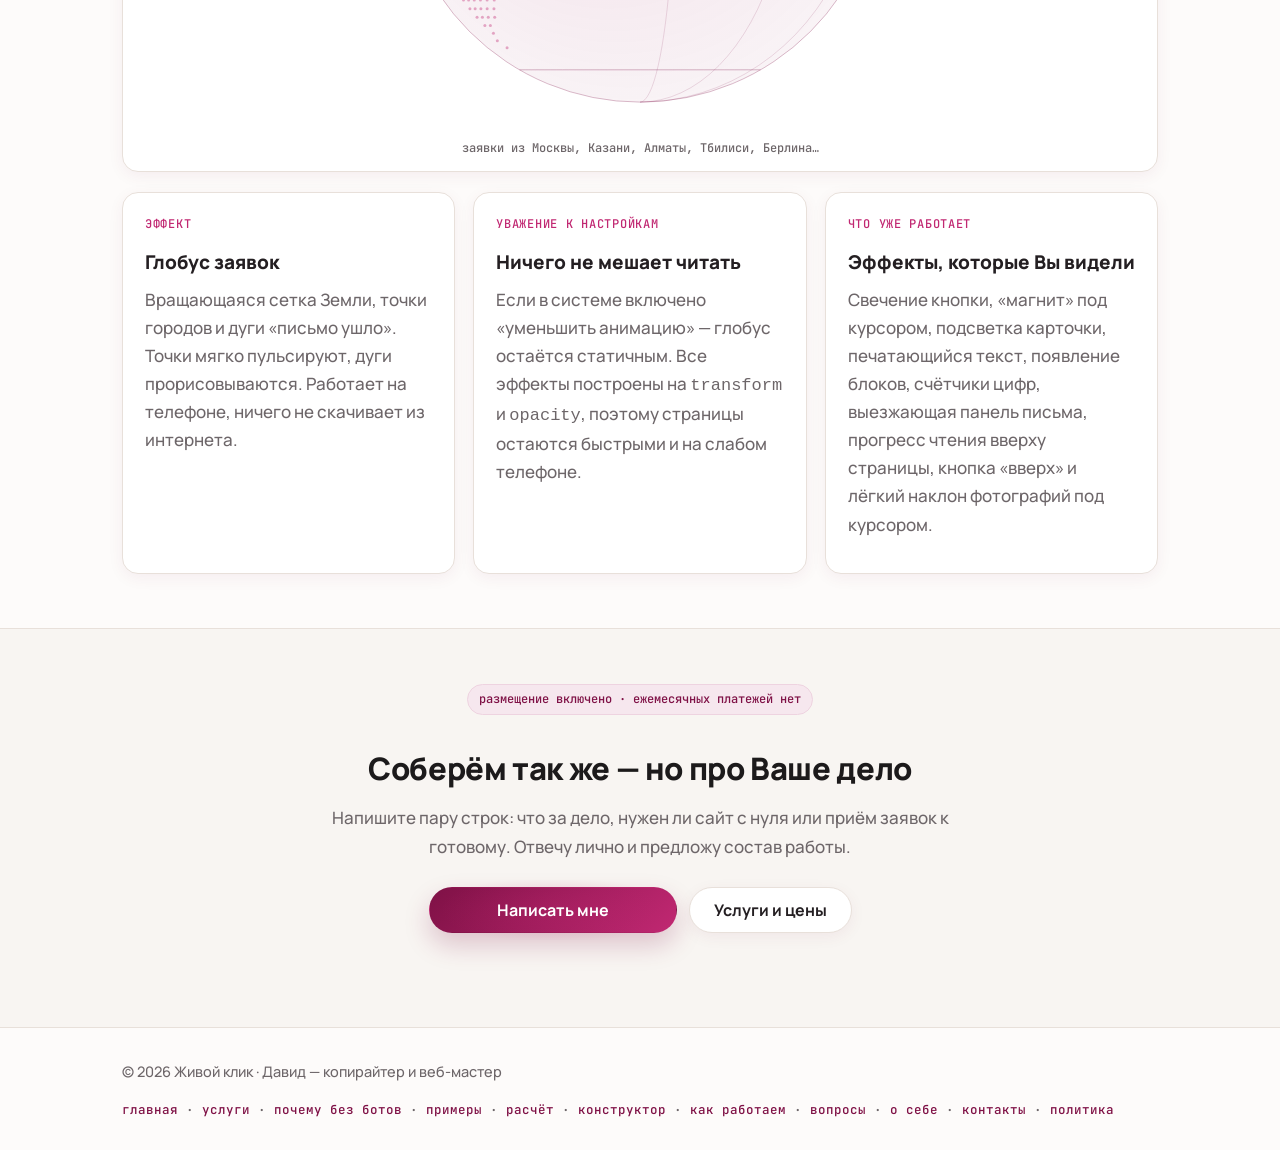
==== commit 0e33de2b: "Add files via upload" ====
--- a/primery.html
+++ b/primery.html
@@ -211,7 +211,8 @@
         <p class="kicker">полиграфия</p>
         <h2 class="h2">Визитки, буклет и QR — макеты под печать</h2>
         <p class="lead">Делаю макеты так, чтобы их можно было сразу отдать в типографию: поля под обрез,
-          читаемые шрифты, QR ведёт на Ваш сайт. Ниже — макеты-образцы.</p>
+          читаемые шрифты, QR ведёт на Ваш сайт. Ниже — макеты-образцы: визитка в палитре вечернего
+          фото (глубокий синий и тёплый янтарный), а QR — настоящий, ведёт на этот сайт.</p>
       </div>
 
       <div class="polig">
@@ -219,27 +220,24 @@
           <svg class="mock__svg" viewBox="0 0 520 300" role="img" aria-label="Макет визитки: лицевая и обратная сторона">
             <defs>
               <linearGradient id="cardGrad" x1="0" y1="0" x2="1" y2="1">
-                <stop offset="0" stop-color="#7f1146"></stop>
-                <stop offset="1" stop-color="#c12872"></stop>
+                <stop offset="0" stop-color="#0d2b5c"></stop>
+                <stop offset="1" stop-color="#2a5b8f"></stop>
               </linearGradient>
             </defs>
             <rect x="14" y="26" width="238" height="138" rx="14" fill="url(#cardGrad)"></rect>
-            <circle cx="50" cy="62" r="12" fill="none" stroke="#ffffff" stroke-width="3"></circle>
+            <circle cx="50" cy="62" r="12" fill="none" stroke="#c08a5e" stroke-width="3"></circle>
             <text x="74" y="68" font-size="17" font-weight="700" fill="#ffffff">Живой клик</text>
-            <rect x="34" y="100" width="150" height="7" rx="3.5" fill="#ffffff" opacity=".55"></rect>
+            <rect x="34" y="100" width="150" height="7" rx="3.5" fill="#c08a5e" opacity=".9"></rect>
             <rect x="34" y="116" width="108" height="7" rx="3.5" fill="#ffffff" opacity=".35"></rect>
-            <text x="34" y="146" font-size="11" fill="#ffffff" opacity=".88">сайт с заявками на почту</text>
+            <text x="34" y="146" font-size="11" fill="#e8d5c2">сайт с заявками на почту</text>
 
             <rect x="268" y="26" width="238" height="138" rx="14" fill="#ffffff" stroke="#e8e0da"></rect>
-            <rect x="286" y="44" width="62" height="62" rx="6" fill="none" stroke="#7f1146" stroke-width="2"></rect>
-            <rect x="296" y="54" width="14" height="14" fill="#7f1146"></rect>
-            <rect x="322" y="54" width="14" height="14" fill="#c12872"></rect>
-            <rect x="296" y="80" width="14" height="14" fill="#c12872"></rect>
-            <rect x="322" y="80" width="14" height="14" fill="#7f1146"></rect>
-            <text x="364" y="64" font-size="13" font-weight="700" fill="#241f22">Давид</text>
-            <text x="364" y="84" font-size="12" fill="#6d6669">копирайтер и веб-мастер</text>
-            <text x="364" y="106" font-size="12" fill="#7f1146">ilyamironu@mail.ru</text>
-            <text x="286" y="134" font-size="10.5" fill="#6d6669">наведите камеру — откроется сайт</text>
+            <image href="assets/qr/qr-zhivoy-klik.png" x="282" y="40" width="76" height="76"></image>
+            <text x="372" y="60" font-size="13" font-weight="700" fill="#0d2b5c">Давид</text>
+            <text x="372" y="78" font-size="11.5" fill="#6d6669">копирайтер и веб-мастер</text>
+            <text x="372" y="96" font-size="11.5" fill="#2a5b8f">ilyamironu@mail.ru</text>
+            <text x="372" y="114" font-size="11.5" fill="#c08a5e">@wild_vollf</text>
+            <text x="282" y="136" font-size="10.5" fill="#6d6669">наведите камеру — откроется сайт</text>
           </svg>
           <figcaption class="mock__cap">визитка · 90×50 мм, две стороны <span class="mock__tag">демонстрационный макет</span></figcaption>
         </figure>
@@ -271,6 +269,13 @@
             <text x="211" y="248" font-size="11" fill="#6d6669">печать: A4, три сложения, поля под обрез</text>
           </svg>
           <figcaption class="mock__cap">буклет · A4, три сложения <span class="mock__tag">демонстрационный макет</span></figcaption>
+        </figure>
+
+        <figure class="mock mock--qr reveal" style="transition-delay:.16s">
+          <img class="qr-big" src="assets/qr/qr-zhivoy-klik.png" width="1189" height="1189"
+               loading="lazy" decoding="async"
+               alt="QR-код сайта «Живой клик»">
+          <figcaption class="mock__cap">QR-код на этот сайт: наведите камеру телефона — откроется он же <span class="mock__tag">настоящий код</span></figcaption>
         </figure>
       </div>
     </div>
--- a/css/fonts.css
+++ b/css/fonts.css
@@ -0,0 +1,99 @@
+/* Local fonts: Manrope + JetBrains Mono. Downloaded once, served from assets/fonts. */
+
+@font-face {
+  font-family: 'JetBrains Mono';
+  font-style: normal;
+  font-weight: 500;
+  font-display: swap;
+  src: url('../assets/fonts/jetbrainsmono-500-cyrillic-ext.woff2') format('woff2');
+  unicode-range: U+0460-052F, U+1C80-1C8A, U+20B4, U+2DE0-2DFF, U+A640-A69F, U+FE2E-FE2F;
+}
+@font-face {
+  font-family: 'JetBrains Mono';
+  font-style: normal;
+  font-weight: 500;
+  font-display: swap;
+  src: url('../assets/fonts/jetbrainsmono-500-cyrillic.woff2') format('woff2');
+  unicode-range: U+0301, U+0400-045F, U+0490-0491, U+04B0-04B1, U+2116;
+}
+@font-face {
+  font-family: 'JetBrains Mono';
+  font-style: normal;
+  font-weight: 500;
+  font-display: swap;
+  src: url('../assets/fonts/jetbrainsmono-500-latin.woff2') format('woff2');
+  unicode-range: U+0000-00FF, U+0131, U+0152-0153, U+02BB-02BC, U+02C6, U+02DA, U+02DC, U+0304, U+0308, U+0329, U+2000-206F, U+20AC, U+2122, U+2191, U+2193, U+2212, U+2215, U+FEFF, U+FFFD;
+}
+@font-face {
+  font-family: 'Manrope';
+  font-style: normal;
+  font-weight: 500;
+  font-display: swap;
+  src: url('../assets/fonts/manrope-500-cyrillic-ext.woff2') format('woff2');
+  unicode-range: U+0460-052F, U+1C80-1C8A, U+20B4, U+2DE0-2DFF, U+A640-A69F, U+FE2E-FE2F;
+}
+@font-face {
+  font-family: 'Manrope';
+  font-style: normal;
+  font-weight: 500;
+  font-display: swap;
+  src: url('../assets/fonts/manrope-500-cyrillic.woff2') format('woff2');
+  unicode-range: U+0301, U+0400-045F, U+0490-0491, U+04B0-04B1, U+2116;
+}
+@font-face {
+  font-family: 'Manrope';
+  font-style: normal;
+  font-weight: 500;
+  font-display: swap;
+  src: url('../assets/fonts/manrope-500-latin.woff2') format('woff2');
+  unicode-range: U+0000-00FF, U+0131, U+0152-0153, U+02BB-02BC, U+02C6, U+02DA, U+02DC, U+0304, U+0308, U+0329, U+2000-206F, U+20AC, U+2122, U+2191, U+2193, U+2212, U+2215, U+FEFF, U+FFFD;
+}
+@font-face {
+  font-family: 'Manrope';
+  font-style: normal;
+  font-weight: 700;
+  font-display: swap;
+  src: url('../assets/fonts/manrope-700-cyrillic-ext.woff2') format('woff2');
+  unicode-range: U+0460-052F, U+1C80-1C8A, U+20B4, U+2DE0-2DFF, U+A640-A69F, U+FE2E-FE2F;
+}
+@font-face {
+  font-family: 'Manrope';
+  font-style: normal;
+  font-weight: 700;
+  font-display: swap;
+  src: url('../assets/fonts/manrope-700-cyrillic.woff2') format('woff2');
+  unicode-range: U+0301, U+0400-045F, U+0490-0491, U+04B0-04B1, U+2116;
+}
+@font-face {
+  font-family: 'Manrope';
+  font-style: normal;
+  font-weight: 700;
+  font-display: swap;
+  src: url('../assets/fonts/manrope-700-latin.woff2') format('woff2');
+  unicode-range: U+0000-00FF, U+0131, U+0152-0153, U+02BB-02BC, U+02C6, U+02DA, U+02DC, U+0304, U+0308, U+0329, U+2000-206F, U+20AC, U+2122, U+2191, U+2193, U+2212, U+2215, U+FEFF, U+FFFD;
+}
+@font-face {
+  font-family: 'Manrope';
+  font-style: normal;
+  font-weight: 800;
+  font-display: swap;
+  src: url('../assets/fonts/manrope-800-cyrillic-ext.woff2') format('woff2');
+  unicode-range: U+0460-052F, U+1C80-1C8A, U+20B4, U+2DE0-2DFF, U+A640-A69F, U+FE2E-FE2F;
+}
+@font-face {
+  font-family: 'Manrope';
+  font-style: normal;
+  font-weight: 800;
+  font-display: swap;
+  src: url('../assets/fonts/manrope-800-cyrillic.woff2') format('woff2');
+  unicode-range: U+0301, U+0400-045F, U+0490-0491, U+04B0-04B1, U+2116;
+}
+@font-face {
+  font-family: 'Manrope';
+  font-style: normal;
+  font-weight: 800;
+  font-display: swap;
+  src: url('../assets/fonts/manrope-800-latin.woff2') format('woff2');
+  unicode-range: U+0000-00FF, U+0131, U+0152-0153, U+02BB-02BC, U+02C6, U+02DA, U+02DC, U+0304, U+0308, U+0329, U+2000-206F, U+20AC, U+2122, U+2191, U+2193, U+2212, U+2215, U+FEFF, U+FFFD;
+}
+
--- a/css/style.css
+++ b/css/style.css
@@ -0,0 +1,950 @@
+/* ==========================================================================
+   «Живой клик» — светлая «почтовая» тема.
+   Своя, не похожая на тёмный darktrening: тёплый белый фон, один винный акцент,
+   аккуратная типографика и «живые» кнопки с блоками.
+   Ни одна библиотека не подключена.
+   ========================================================================== */
+
+:root {
+  --bg:          #f8f5f2;   /* фон страницы — тёплый белый */
+  --bg-2:        #fdfbfa;   /* фон чередующихся секций */
+  --card:        #ffffff;
+  --ink:         #1c1a1b;   /* текст */
+  --head:        #241f22;   /* заголовки */
+  --muted:       #6d6669;   /* служебный текст */
+  --line:        #e8e0da;   /* тонкие линии */
+  --plum:        #7f1146;   /* главный акцент */
+  --plum-dark:   #5e0c33;
+  --pink:        #c12872;   /* второй акцент */
+  --glow:        rgba(193, 40, 114, .38);
+  --wash:        #f6e7ee;   /* мягкая заливка под акцент */
+  --ok:          #1b7f37;
+  --err:         #b00020;
+  --radius:      16px;
+  --radius-sm:   10px;
+  --shadow:      0 14px 38px rgba(127, 17, 70, .09);
+  --shadow-soft: 0 4px 16px rgba(127, 17, 70, .06);
+  --sans: 'Manrope', 'Segoe UI', system-ui, -apple-system, sans-serif;
+  --mono: 'JetBrains Mono', ui-monospace, 'Consolas', monospace;
+  --wrap: 1080px;
+}
+
+* { box-sizing: border-box; }
+
+html { -webkit-text-size-adjust: 100%; scroll-behavior: smooth; }
+
+body {
+  margin: 0;
+  background: var(--bg);
+  color: var(--ink);
+  font-family: var(--sans);
+  font-size: 17px;
+  line-height: 1.65;
+  -webkit-font-smoothing: antialiased;
+}
+
+img, video, svg { max-width: 100%; height: auto; }
+
+a { color: var(--plum); text-decoration: none; }
+a:hover { color: var(--pink); }
+
+h1, h2, h3, h4 { font-family: var(--sans); color: var(--head); margin: 0; }
+
+p { margin: 0 0 14px; }
+
+:focus-visible {
+  outline: 3px solid var(--pink);
+  outline-offset: 3px;
+  border-radius: 4px;
+}
+
+.skip {
+  position: absolute; left: -9999px; top: 0;
+  background: var(--plum); color: #fff; padding: 10px 16px; z-index: 50;
+}
+.skip:focus { left: 12px; top: 12px; }
+
+/* ------------------------------------------------------------------ шапка */
+
+.top {
+  position: sticky; top: 0; z-index: 20;
+  background: rgba(253, 251, 250, .92);
+  backdrop-filter: blur(8px);
+  border-bottom: 1px solid var(--line);
+}
+
+.top__inner {
+  max-width: var(--wrap); margin: 0 auto; padding: 12px 22px;
+  display: flex; align-items: center; gap: 18px; flex-wrap: wrap;
+}
+
+.brand { display: flex; align-items: center; gap: 10px; color: var(--head); }
+.brand:hover { color: var(--plum); }
+
+.brand__mark {
+  position: relative; width: 30px; height: 30px; flex: 0 0 auto;
+  border-radius: 9px;
+  background: linear-gradient(140deg, var(--plum), var(--pink));
+  box-shadow: 0 6px 16px rgba(127, 17, 70, .28);
+}
+.brand__mark::after {
+  content: ''; position: absolute; inset: 8px;
+  border: 2px solid rgba(255, 255, 255, .92); border-radius: 50%;
+}
+
+.brand__text { font-weight: 800; font-size: 18px; letter-spacing: -.01em; }
+
+.nav { margin-left: auto; }
+.nav__list { list-style: none; display: flex; gap: 6px; margin: 0; padding: 0; flex-wrap: wrap; }
+
+.nav__list a {
+  display: inline-block; padding: 8px 12px; border-radius: 999px;
+  font-size: 15px; font-weight: 600; color: var(--muted);
+  transition: color .2s, background-color .2s;
+}
+.nav__list a:hover { color: var(--plum); background-color: #fff; }
+.nav__list a.is-active { color: var(--plum); background-color: var(--wash); }
+
+.nav__toggle {
+  display: none; margin-left: auto;
+  font-family: var(--sans); font-size: 15px; font-weight: 700;
+  color: var(--plum); background: #fff; border: 1px solid var(--line);
+  border-radius: 999px; padding: 8px 16px; cursor: pointer;
+}
+
+/* ---------------------------------------------------------------- кнопки */
+
+.btn {
+  position: relative; isolation: isolate;
+  display: inline-flex; align-items: center; justify-content: center; gap: 8px;
+  padding: 14px 24px; border: 1px solid transparent; border-radius: 999px;
+  font-family: var(--sans); font-size: 16px; font-weight: 700; line-height: 1;
+  cursor: pointer; text-align: center;
+  transition: transform .28s cubic-bezier(.22, .61, .36, 1),
+              box-shadow .28s ease, background-color .28s ease,
+              border-color .28s ease, color .28s ease;
+}
+
+.btn--primary {
+  background: linear-gradient(135deg, var(--plum), var(--pink));
+  color: #fff;
+  box-shadow: 0 12px 26px rgba(127, 17, 70, .22);
+}
+.btn--primary:hover { color: #fff; box-shadow: 0 16px 34px rgba(127, 17, 70, .3); }
+
+.btn--primary::after {
+  content: ''; position: absolute; inset: -8px; z-index: -1;
+  border-radius: inherit; pointer-events: none;
+  background: radial-gradient(60% 80% at 50% 50%, var(--glow), rgba(193, 40, 114, 0) 72%);
+  opacity: .5;
+  animation: glowPulse 5.5s ease-in-out infinite;
+}
+
+@keyframes glowPulse {
+  0%, 100% { opacity: .26; transform: scale(.97); }
+  50%      { opacity: .72; transform: scale(1.04); }
+}
+
+.btn--ghost {
+  background: #fff; border-color: var(--line); color: var(--head);
+  box-shadow: var(--shadow-soft);
+}
+.btn--ghost:hover { border-color: var(--plum); color: var(--plum); }
+
+.btn--fixed { min-width: 248px; }
+
+.btn__text { display: inline-block; white-space: nowrap; }
+
+.caret {
+  display: none; width: 2px; height: 1.05em; margin-left: 3px;
+  background: currentColor; vertical-align: -2px;
+  animation: blink 1s steps(1) infinite;
+}
+.is-typing .caret { display: inline-block; }
+
+@keyframes blink { 50% { opacity: 0; } }
+
+/* ------------------------------------------------------------------- герой */
+
+.hero {
+  padding: 60px 0 46px;
+  background-image:
+    radial-gradient(900px 320px at 10% -12%, var(--wash), rgba(246, 231, 238, 0) 70%),
+    radial-gradient(circle at 1px 1px, rgba(127, 17, 70, .07) 1px, transparent 0);
+  background-size: auto, 22px 22px;
+}
+
+.hero__inner {
+  max-width: var(--wrap); margin: 0 auto; padding: 0 22px;
+  display: grid; grid-template-columns: 1.12fr .88fr; gap: 38px; align-items: center;
+}
+
+.kicker {
+  font-family: var(--mono); font-size: 12.5px; letter-spacing: .08em;
+  text-transform: uppercase; color: var(--plum); margin: 0 0 8px;
+}
+
+.hero__title {
+  font-size: clamp(28px, 4.4vw, 46px); line-height: 1.12;
+  font-weight: 800; letter-spacing: -.015em; margin: 10px 0 16px;
+}
+
+.hero__lead { font-size: 18px; color: var(--muted); max-width: 58ch; }
+
+.hero__actions { display: flex; gap: 12px; flex-wrap: wrap; margin: 26px 0 16px; }
+
+.hero__meta {
+  font-family: var(--mono); font-size: 12.5px; color: var(--muted);
+  display: flex; gap: 8px; flex-wrap: wrap; align-items: center; margin: 0;
+}
+.hero__meta span::before { content: '·'; margin-right: 8px; color: var(--line); }
+.hero__meta span:first-child::before { content: ''; margin: 0; }
+
+/* «письмо» на первом экране — визуальная метафора продукта */
+
+.letter {
+  position: relative; background: var(--card); border: 1px solid var(--line);
+  border-radius: var(--radius); padding: 26px 24px 22px;
+  box-shadow: var(--shadow);
+  animation: floaty 7s ease-in-out infinite;
+}
+
+@keyframes floaty {
+  0%, 100% { transform: translateY(0); }
+  50%      { transform: translateY(-8px); }
+}
+
+.letter__stamp {
+  position: absolute; top: 18px; right: 20px; width: 42px; height: 42px;
+  border: 1.5px dashed var(--pink); border-radius: 8px; opacity: .75;
+}
+.letter__stamp::after {
+  content: ''; position: absolute; inset: 9px;
+  border: 1.5px solid var(--pink); border-radius: 50%;
+}
+
+.letter__to { font-family: var(--mono); font-size: 12.5px; color: var(--muted); margin: 0 0 14px; }
+.letter__subj { font-weight: 800; font-size: 19px; color: var(--head); margin: 0 0 12px; }
+.letter__row { height: 10px; border-radius: 6px; background: #f1ebe7; margin: 9px 0; }
+.letter__row--80 { width: 80%; }
+.letter__row--60 { width: 60%; }
+.letter__sign { font-family: var(--mono); font-size: 12px; color: var(--plum); margin: 16px 0 0; }
+
+/* ---------------------------------------------------------------- секции */
+
+.wrap { max-width: var(--wrap); margin: 0 auto; padding: 0 22px; }
+
+.section { padding: 54px 0; }
+.section--alt {
+  background: var(--bg-2);
+  border-top: 1px solid var(--line);
+  border-bottom: 1px solid var(--line);
+}
+.section__head { max-width: 74ch; margin: 0 0 26px; }
+
+.h2 {
+  font-size: clamp(22px, 2.6vw, 31px); font-weight: 800;
+  letter-spacing: -.012em; margin: 6px 0 10px;
+}
+.lead { font-size: 17px; color: var(--muted); margin: 0; }
+
+.grid { display: grid; gap: 18px; }
+.grid--auto { grid-template-columns: repeat(auto-fit, minmax(258px, 1fr)); }
+.grid--tight { gap: 14px; }
+
+/* карточки со «спотлайтом» под курсором */
+
+.card {
+  position: relative; overflow: hidden;
+  background: var(--card); border: 1px solid var(--line); border-radius: var(--radius);
+  padding: 22px; box-shadow: var(--shadow-soft);
+  transition: transform .3s cubic-bezier(.22, .61, .36, 1),
+              box-shadow .3s ease, border-color .3s ease;
+}
+.card::before {
+  content: ''; position: absolute; inset: 0; pointer-events: none;
+  background: radial-gradient(240px 240px at var(--mx, 50%) var(--my, 0%),
+              rgba(193, 40, 114, .12), rgba(193, 40, 114, 0) 70%);
+  opacity: 0; transition: opacity .3s ease;
+}
+.card:hover { transform: translateY(-4px); box-shadow: var(--shadow); border-color: #ddd0c8; }
+.card:hover::before { opacity: 1; }
+
+.card__icon {
+  font-family: var(--mono); font-size: 12px; color: var(--pink);
+  letter-spacing: .06em; text-transform: uppercase; margin: 0 0 12px;
+}
+.card__title { font-size: 19px; font-weight: 800; margin: 0 0 8px; }
+.card__text { color: var(--muted); margin: 0 0 12px; }
+.card__price { font-family: var(--mono); font-size: 13px; color: var(--plum); margin: 0; }
+
+/* цифры */
+
+.stats { display: grid; gap: 18px; grid-template-columns: repeat(auto-fit, minmax(180px, 1fr)); }
+.stat {
+  background: var(--card); border: 1px solid var(--line);
+  border-radius: var(--radius); padding: 20px; box-shadow: var(--shadow-soft);
+}
+.stat__num {
+  font-size: clamp(26px, 3.2vw, 38px); font-weight: 800; color: var(--plum);
+  line-height: 1; font-variant-numeric: tabular-nums;
+}
+.stat__num small { font-size: .55em; font-weight: 700; }
+.stat__label { color: var(--muted); font-size: 14.5px; margin: 10px 0 0; }
+
+/* шаги */
+
+.steps { display: grid; gap: 18px; grid-template-columns: repeat(auto-fit, minmax(228px, 1fr)); }
+.step {
+  background: var(--card); border: 1px solid var(--line);
+  border-radius: var(--radius); padding: 22px; box-shadow: var(--shadow-soft);
+}
+.step__num {
+  display: inline-flex; align-items: center; justify-content: center;
+  width: 34px; height: 34px; border-radius: 50%;
+  background: var(--wash); color: var(--plum);
+  font-family: var(--mono); font-weight: 700; margin: 0 0 12px;
+}
+.step__title { font-size: 17px; font-weight: 800; margin: 0 0 6px; }
+.step__text { color: var(--muted); margin: 0; font-size: 15.5px; }
+
+.badge {
+  display: inline-block; font-family: var(--mono); font-size: 12px;
+  padding: 5px 11px; border-radius: 999px;
+  background: var(--wash); color: var(--plum); border: 1px solid #eed3e0;
+}
+
+/* ------------------------------------------------------------ пакеты цен */
+
+.pkg {
+  position: relative; display: flex; flex-direction: column;
+  background: var(--card); border: 1px solid var(--line);
+  border-radius: var(--radius); padding: 24px; box-shadow: var(--shadow-soft);
+  transition: transform .3s cubic-bezier(.22, .61, .36, 1), box-shadow .3s ease;
+}
+.pkg:hover { transform: translateY(-4px); box-shadow: var(--shadow); }
+.pkg--best { border-color: var(--plum); box-shadow: var(--shadow); }
+.pkg__tag {
+  position: absolute; top: -12px; left: 24px;
+  background: var(--plum); color: #fff; font-family: var(--mono);
+  font-size: 11.5px; padding: 4px 10px; border-radius: 999px;
+}
+.pkg__name { font-size: 19px; font-weight: 800; margin: 0 0 8px; }
+.pkg__price { font-family: var(--mono); font-size: 24px; font-weight: 700; color: var(--plum); margin: 0 0 4px; }
+.pkg__term { font-family: var(--mono); font-size: 12.5px; color: var(--muted); margin: 0 0 16px; }
+.pkg__list { margin: 0 0 18px; padding: 0; list-style: none; font-size: 15.5px; }
+.pkg__list li { position: relative; padding-left: 22px; margin: 0 0 8px; }
+.pkg__list li::before {
+  content: ''; position: absolute; left: 4px; top: .58em;
+  width: 8px; height: 8px; border-radius: 50%; background: var(--pink);
+}
+.pkg__foot { margin-top: auto; }
+
+/* таблица сравнения */
+
+.table-wrap {
+  overflow-x: auto; border: 1px solid var(--line);
+  border-radius: var(--radius); background: var(--card); box-shadow: var(--shadow-soft);
+}
+.table { width: 100%; border-collapse: collapse; min-width: 640px; font-size: 15.5px; }
+.table th, .table td { text-align: left; padding: 14px 18px; border-bottom: 1px solid var(--line); vertical-align: top; }
+.table th { background: var(--wash); color: var(--plum); font-weight: 800; }
+.table tr:last-child td { border-bottom: 0; }
+.table td.bad { color: var(--err); }
+.table td.good { color: var(--ok); font-weight: 600; }
+
+/* форма связи */
+
+.contact { padding: 54px 0 24px; scroll-margin-top: 84px; }
+[id] { scroll-margin-top: 84px; }
+.contact__lead { color: var(--muted); max-width: 66ch; }
+.contact-form {
+  background: var(--card); border: 1px solid var(--line); border-radius: var(--radius);
+  padding: 24px; box-shadow: var(--shadow-soft); max-width: 720px;
+}
+.field { margin: 0 0 16px; }
+.field label { display: block; font-size: 13.5px; font-weight: 600; color: var(--muted); margin: 0 0 6px; }
+.field input, .field textarea {
+  width: 100%; font-family: var(--sans); font-size: 16px; color: var(--ink);
+  background: var(--bg-2); border: 1px solid var(--line); border-radius: var(--radius-sm);
+  padding: 12px 14px; transition: border-color .2s, background-color .2s;
+}
+.field input:focus, .field textarea:focus { outline: none; border-color: var(--plum); background: #fff; }
+.field textarea { min-height: 132px; resize: vertical; }
+.form__row { display: flex; align-items: center; gap: 14px; flex-wrap: wrap; margin-top: 4px; }
+.status { font-size: 14px; color: var(--muted); }
+.status.ok { color: var(--ok); }
+.status.err { color: var(--err); }
+.status a { text-decoration: underline; }
+.hint { font-size: 12.5px; color: var(--muted); margin: 14px 0 0; }
+
+/* подвал */
+
+.footer { border-top: 1px solid var(--line); background: var(--bg-2); padding: 32px 0; margin-top: 24px; }
+.footer__inner {
+  max-width: var(--wrap); margin: 0 auto; padding: 0 22px;
+  display: flex; gap: 16px; flex-wrap: wrap; align-items: center;
+  justify-content: space-between; color: var(--muted); font-size: 14.5px;
+}
+.footer p { margin: 0; }
+.footer a { color: var(--plum); }
+.footer__mono { font-family: var(--mono); font-size: 12.5px; }
+
+/* появление блоков при прокрутке */
+
+.reveal { opacity: 0; transform: translateY(18px); transition: opacity .65s ease, transform .65s cubic-bezier(.22, .61, .36, 1); }
+.reveal.is-in { opacity: 1; transform: none; }
+.no-js .reveal { opacity: 1; transform: none; }
+
+/* утилиты */
+
+.center { text-align: center; }
+.center .hero__lead, .center .lead { margin-left: auto; margin-right: auto; }
+.center .hero__actions { justify-content: center; }
+.content { padding: 44px 0 12px; }
+
+/* ------------------------------------------------------------------ адаптив */
+
+@media (max-width: 900px) {
+  .hero { padding: 40px 0 34px; }
+  .hero__inner { grid-template-columns: 1fr; gap: 26px; }
+  .nav { display: none; width: 100%; }
+  .nav.is-open { display: block; }
+  .nav__list { flex-direction: column; gap: 2px; padding: 8px 0 4px; }
+  .nav__list a { display: block; }
+  .nav__toggle { display: inline-block; }
+  .btn--fixed { min-width: 0; width: 100%; }
+  .section { padding: 40px 0; }
+}
+
+@media (prefers-reduced-motion: reduce) {
+  *, *::before, *::after { animation: none !important; transition: none !important; }
+  html { scroll-behavior: auto; }
+  .reveal { opacity: 1; transform: none; }
+}
+
+/* ------------------------------------------------------- калькулятор */
+
+.calc__grid { display: grid; gap: 18px; grid-template-columns: repeat(auto-fit, minmax(292px, 1fr)); }
+
+.calc__group {
+  margin: 0; padding: 18px; background: var(--card);
+  border: 1px solid var(--line); border-radius: var(--radius);
+  box-shadow: var(--shadow-soft);
+}
+.calc__legend {
+  font-family: var(--mono); font-size: 12px; letter-spacing: .06em;
+  text-transform: uppercase; color: var(--plum); padding: 0 6px;
+}
+.calc__opts { display: grid; gap: 8px; }
+.calc__opt {
+  display: flex; align-items: center; gap: 10px;
+  padding: 10px 12px; font-size: 15px;
+  background: var(--bg-2); border: 1px solid var(--line);
+  border-radius: var(--radius-sm); cursor: pointer;
+  transition: border-color .2s, background-color .2s;
+}
+.calc__opt:hover { border-color: #ddd0c8; background: #fff; }
+.calc__opt input { flex: 0 0 auto; width: 18px; height: 18px; accent-color: var(--plum); }
+.calc__opt-name { flex: 1 1 auto; }
+.calc__opt-price { font-family: var(--mono); font-size: 13px; color: var(--plum); white-space: nowrap; }
+.calc__opt:has(input:checked) { border-color: var(--plum); background: var(--wash); }
+.calc__hint { font-size: 12.5px; color: var(--muted); margin: 10px 0 0; }
+.calc__inline { display: inline-flex; align-items: center; gap: 8px; font-size: 14.5px; color: var(--ink); }
+.calc__inline input[type="number"] {
+  width: 76px; font-family: var(--sans); font-size: 15px; padding: 6px 8px;
+  color: var(--ink); background: #fff; border: 1px solid var(--line); border-radius: 8px;
+}
+
+.calc__result {
+  margin-top: 18px; padding: 22px; background: var(--card);
+  border: 1px solid var(--line); border-radius: var(--radius); box-shadow: var(--shadow);
+}
+.calc__sum-label {
+  font-family: var(--mono); font-size: 12px; letter-spacing: .06em;
+  text-transform: uppercase; color: var(--muted); margin: 0 0 2px;
+}
+.calc__sum {
+  font-size: clamp(28px, 4vw, 42px); font-weight: 800; color: var(--plum);
+  line-height: 1.05; margin: 0; font-variant-numeric: tabular-nums;
+}
+.calc__range { font-family: var(--mono); font-size: 13px; color: var(--muted); margin: 4px 0 14px; }
+.calc__lines { list-style: none; margin: 0 0 14px; padding: 0; font-size: 15px; }
+.calc__lines li {
+  display: flex; gap: 12px; justify-content: space-between;
+  padding: 7px 0; border-bottom: 1px dashed var(--line);
+}
+.calc__lines li:last-child { border-bottom: 0; }
+.calc__val { font-family: var(--mono); color: var(--plum); white-space: nowrap; }
+.calc__lines li.is-minus .calc__val { color: var(--ok); }
+.calc__note { font-size: 12.5px; color: var(--muted); }
+.calc__actions { display: flex; gap: 12px; flex-wrap: wrap; align-items: center; margin: 14px 0 8px; }
+
+/* живой макет письма на первом экране */
+.letter__lines { display: grid; gap: 7px; margin: 10px 0 12px; }
+.letter__lines li {
+  display: flex; gap: 10px; justify-content: space-between;
+  font-size: 12.5px; color: var(--muted);
+  padding-bottom: 6px; border-bottom: 1px dashed var(--line);
+}
+.letter__lines .calc__val { color: var(--head); }
+
+.field--check { margin-bottom: 10px; }
+.field--check label { font-size: 14.5px; color: var(--ink); }
+.field--check input { width: 18px; height: 18px; accent-color: var(--plum); }
+
+/* липкая мини-панель ориентира (телефон) */
+.calc-panel {
+  position: fixed; left: 0; right: 0; bottom: 0; z-index: 30;
+  display: none; align-items: center; gap: 12px;
+  padding: 10px 16px; background: rgba(253, 251, 250, .97);
+  border-top: 1px solid var(--line); box-shadow: 0 -8px 24px rgba(127, 17, 70, .08);
+}
+.calc-panel[hidden] { display: none !important; }
+.calc-panel__label {
+  font-family: var(--mono); font-size: 11.5px; letter-spacing: .06em;
+  text-transform: uppercase; color: var(--muted);
+}
+.calc-panel__sum {
+  margin-right: auto; font-weight: 800; color: var(--plum);
+  font-variant-numeric: tabular-nums;
+}
+.calc-panel .btn { padding: 10px 18px; font-size: 15px; }
+
+@media (max-width: 900px) {
+  .calc-panel.is-show { display: flex; }
+  .calc__actions .btn { width: 100%; }
+}
+
+/* --------------------------------------------- политика конфиденциальности */
+
+.policy { max-width: 80ch; }
+.policy .h2 { margin: 30px 0 10px; }
+.policy p { margin: 0 0 14px; }
+.policy ul { margin: 0 0 14px; padding-left: 22px; }
+.policy li { margin: 0 0 6px; }
+.policy a { text-decoration: underline; text-decoration-color: rgba(127, 17, 70, .35); }
+.policy__toc {
+  list-style: none; margin: 0 0 10px; padding: 16px 20px; display: grid; gap: 6px;
+  background: var(--card); border: 1px solid var(--line);
+  border-radius: var(--radius); box-shadow: var(--shadow-soft);
+}
+.policy__toc li { margin: 0; font-size: 15px; }
+.policy__date { font-family: var(--mono); font-size: 12.5px; color: var(--muted); }
+.policy__short {
+  background: var(--wash); border: 1px solid #eed3e0;
+  border-radius: var(--radius); padding: 16px 20px; margin: 0 0 20px;
+}
+.policy__short ul { margin: 0; padding-left: 20px; }
+
+/* ------------------------------------------- панель «Написать письмо» */
+
+html.wl-locked, html.wl-locked body { overflow: hidden; }
+
+.wl-toggle {
+  position: fixed; right: 18px; bottom: 18px; z-index: 35;
+  display: inline-flex; align-items: center; gap: 9px;
+  padding: 13px 20px; border: 0; border-radius: 999px; cursor: pointer;
+  font-family: var(--sans); font-size: 15.5px; font-weight: 700; color: #fff;
+  background: linear-gradient(135deg, var(--plum), var(--pink));
+  box-shadow: 0 14px 30px rgba(127, 17, 70, .28);
+  transition: transform .25s ease, box-shadow .25s ease;
+}
+.wl-toggle:hover { transform: translateY(-2px); box-shadow: 0 18px 36px rgba(127, 17, 70, .34); }
+.wl-toggle[hidden] { display: none; }
+.wl-toggle__icon { width: 18px; height: 18px; flex: 0 0 auto; }
+
+.wl { position: fixed; inset: 0; z-index: 60; display: none; }
+.wl.is-shown { display: block; }
+.wl__backdrop {
+  position: absolute; inset: 0; background: rgba(28, 26, 27, .45);
+  opacity: 0; transition: opacity .25s ease;
+}
+.wl.is-open .wl__backdrop { opacity: 1; }
+.wl__panel {
+  position: absolute; top: 0; right: 0; bottom: 0; overflow-y: auto;
+  width: min(432px, 100%); padding: 22px 22px 28px;
+  background: var(--card); border-left: 1px solid var(--line);
+  box-shadow: -20px 0 50px rgba(127, 17, 70, .18);
+  transform: translateX(100%);
+  transition: transform .3s cubic-bezier(.22, .61, .36, 1);
+}
+.wl.is-open .wl__panel { transform: none; }
+.wl__head { display: flex; align-items: flex-start; gap: 12px; }
+.wl__title { font-size: 21px; font-weight: 800; margin: 4px 0 0; }
+.wl__close {
+  margin-left: auto; flex: 0 0 auto; width: 38px; height: 38px;
+  border-radius: 50%; border: 1px solid var(--line); background: #fff;
+  color: var(--head); font-size: 20px; line-height: 1; cursor: pointer;
+}
+.wl__close:hover { border-color: var(--plum); color: var(--plum); }
+.wl__notbot {
+  display: inline-block; margin: 10px 0 16px; padding: 6px 12px; border-radius: 999px;
+  font-family: var(--mono); font-size: 12px; color: var(--plum);
+  background: var(--wash); border: 1px solid #eed3e0;
+}
+.wl__chips { display: flex; flex-wrap: wrap; gap: 8px; margin: 0 0 16px; }
+.wl__chip {
+  font-family: var(--sans); font-size: 13.5px; color: var(--plum);
+  background: #fff; border: 1px solid var(--line); border-radius: 999px;
+  padding: 7px 12px; cursor: pointer;
+}
+.wl__chip:hover { border-color: var(--plum); background: var(--wash); }
+.wl__panel textarea { min-height: 118px; }
+.wl__foot { margin: 12px 0 0; }
+
+@media (max-width: 900px) {
+  .wl-toggle { bottom: 76px; right: 14px; padding: 12px 16px; font-size: 15px; }
+  .wl__panel { width: 100%; border-left: 0; }
+}
+
+/* ------------------------------------------------ конструктор объявления */
+
+.gen {
+  margin-top: 18px; padding: 22px; background: var(--card);
+  border: 1px solid var(--line); border-radius: var(--radius); box-shadow: var(--shadow);
+}
+.gen__label {
+  font-family: var(--mono); font-size: 12px; letter-spacing: .06em;
+  text-transform: uppercase; color: var(--muted); margin: 0 0 6px;
+}
+.gen__title {
+  display: block; width: 100%; margin: 0;
+  font-family: var(--sans); font-size: 20px; font-weight: 800; color: var(--head);
+  background: var(--bg-2); border: 1px solid var(--line); border-radius: var(--radius-sm);
+  padding: 12px 14px; transition: border-color .2s, background-color .2s;
+}
+.gen__title:focus { outline: none; border-color: var(--plum); background: #fff; }
+.gen__text {
+  display: block; width: 100%; min-height: 320px; resize: vertical;
+  white-space: pre-wrap; word-wrap: break-word;
+  font-family: var(--sans); font-size: 15.5px; line-height: 1.6; color: var(--ink);
+  background: var(--bg-2); border: 1px solid var(--line);
+  border-radius: var(--radius-sm); padding: 16px; margin: 8px 0 0;
+  transition: border-color .2s, background-color .2s;
+}
+.gen__text:focus { outline: none; border-color: var(--plum); background: #fff; }
+.gen__flag { font-family: var(--mono); font-size: 12px; color: var(--muted); margin: 10px 0 0; }
+.gen__flag.is-edited { color: var(--plum); }
+
+/* маленькая кнопка «стереть» у каждого поля */
+.field__wrap { position: relative; display: block; }
+.field__wrap > input, .field__wrap > textarea { padding-right: 46px; }
+.field__clear {
+  position: absolute; right: 8px; top: 9px;
+  width: 26px; height: 26px; padding: 0; border-radius: 50%;
+  border: 1px solid var(--line); background: #fff; color: var(--muted);
+  font-family: var(--sans); font-size: 15px; line-height: 1; cursor: pointer;
+  display: inline-flex; align-items: center; justify-content: center;
+  transition: color .2s, border-color .2s, opacity .2s;
+}
+.field__clear:hover { color: var(--plum); border-color: var(--plum); }
+.field__wrap.is-empty .field__clear { opacity: .45; }
+.field__wrap textarea + .field__clear { top: 10px; }
+.gen__count { font-family: var(--mono); font-size: 12px; color: var(--muted); margin: 6px 0 0; }
+.gen__count.is-over { color: var(--err); }
+.gen__actions { display: flex; gap: 12px; flex-wrap: wrap; align-items: center; margin: 16px 0 0; }
+
+@media (max-width: 900px) {
+  .gen__actions .btn { width: 100%; }
+}
+
+/* ---------------------------------------------------- примеры работ */
+
+.shot {
+  margin: 0; overflow: hidden; background: var(--card);
+  border: 1px solid var(--line); border-radius: var(--radius); box-shadow: var(--shadow);
+}
+.shot__bar {
+  display: flex; align-items: center; gap: 6px;
+  padding: 10px 14px; background: var(--bg-2); border-bottom: 1px solid var(--line);
+}
+.shot__bar i { display: block; width: 10px; height: 10px; border-radius: 50%; background: #e3d8d1; }
+.shot__bar i:first-child { background: #e9b8c8; }
+.shot__img { display: block; width: 100%; height: auto; }
+.shot__cap {
+  padding: 10px 14px; border-top: 1px solid var(--line);
+  font-family: var(--mono); font-size: 12px; color: var(--muted);
+}
+
+.works { display: grid; gap: 20px; grid-template-columns: repeat(auto-fit, minmax(320px, 1fr)); }
+.work {
+  position: relative; display: flex; flex-direction: column; overflow: hidden;
+  background: var(--card); border: 1px solid var(--line);
+  border-radius: var(--radius); box-shadow: var(--shadow-soft);
+  transition: transform .3s cubic-bezier(.22, .61, .36, 1), box-shadow .3s ease;
+}
+.work:hover { box-shadow: var(--shadow); }
+.work__img { display: block; width: 100%; height: auto; border-bottom: 1px solid var(--line); }
+.work--narrow .work__img { max-height: 420px; object-fit: cover; object-position: top center; }
+.work__body { display: flex; flex-direction: column; flex: 1 1 auto; padding: 20px; }
+.work__foot { margin: auto 0 0; padding-top: 14px; }
+
+@media (hover: hover) and (pointer: fine) {
+  .work__img { transform-origin: center; transition: transform .5s cubic-bezier(.22, .61, .36, 1); }
+  .work:hover .work__img { transform: scale(1.02); }
+}
+
+.polig { display: grid; gap: 20px; grid-template-columns: repeat(auto-fit, minmax(300px, 1fr)); }
+.mock {
+  margin: 0; padding: 16px; background: var(--card);
+  border: 1px solid var(--line); border-radius: var(--radius); box-shadow: var(--shadow-soft);
+}
+.mock__svg { display: block; width: 100%; height: auto; }
+.mock__cap {
+  margin-top: 12px; padding-top: 12px; border-top: 1px solid var(--line);
+  font-family: var(--mono); font-size: 12px; color: var(--muted);
+}
+.mock__tag {
+  display: inline-block; margin-left: 6px; padding: 2px 8px;
+  border-radius: 999px; font-size: 11px;
+  background: var(--wash); color: var(--plum); border: 1px solid #eed3e0;
+}
+
+.globe-wrap {
+  padding: 10px 10px 2px; background: var(--card);
+  border: 1px solid var(--line); border-radius: var(--radius); box-shadow: var(--shadow-soft);
+}
+.globe { display: block; width: 100%; height: auto; }
+.globe__cap {
+  margin: 4px 0 10px; text-align: center;
+  font-family: var(--mono); font-size: 12px; color: var(--muted);
+}
+
+/* ------------------------------------------- прогресс чтения и «вверх» */
+
+.readbar {
+  position: fixed; top: 0; left: 0; z-index: 40; height: 3px; width: 0;
+  background: linear-gradient(90deg, var(--plum), var(--pink));
+  transition: width .12s linear;
+}
+
+/* ------------------------------------ плавное подчёркивание в меню и подвале */
+
+.nav__list a,
+.footer a {
+  background-image: linear-gradient(currentColor, currentColor);
+  background-repeat: no-repeat;
+  background-position: 0 100%;
+  background-size: 0% 2px;
+  transition: background-size .3s ease, color .2s ease, background-color .2s ease;
+}
+.nav__list a:hover,
+.nav__list a.is-active,
+.footer a:hover {
+  background-size: 100% 2px;
+}
+
+.up {
+  position: fixed; left: 18px; bottom: 18px; z-index: 35;
+  width: 44px; height: 44px; padding: 0; border-radius: 50%; cursor: pointer;
+  border: 1px solid var(--line); background: rgba(255, 255, 255, .96); color: var(--plum);
+  font-family: var(--sans); font-size: 18px; line-height: 1;
+  box-shadow: var(--shadow-soft);
+  opacity: 0; pointer-events: none;
+  transition: opacity .25s ease, transform .25s ease, border-color .25s ease;
+}
+.up.is-show { opacity: 1; pointer-events: auto; }
+.up:hover { transform: translateY(-2px); border-color: var(--plum); }
+
+@media (max-width: 900px) {
+  .up { bottom: 76px; left: 14px; }
+}
+
+/* ------------------------------------------- живая форма (демонстрация) */
+
+.demo { display: grid; grid-template-columns: 1fr 92px 1fr; gap: 16px; align-items: center; }
+.demo__form, .demo__mail {
+  align-self: stretch; padding: 20px; background: var(--card);
+  border: 1px solid var(--line); border-radius: var(--radius); box-shadow: var(--shadow-soft);
+}
+.demo__label {
+  margin: 0 0 10px; font-family: var(--mono); font-size: 11.5px;
+  letter-spacing: .06em; text-transform: uppercase; color: var(--muted);
+}
+.demo__actions { display: flex; align-items: center; gap: 12px; flex-wrap: wrap; }
+.demo__hint { font-family: var(--mono); font-size: 11.5px; color: var(--muted); }
+.demo__window {
+  padding: 14px 16px; background: var(--bg-2);
+  border: 1px solid var(--line); border-radius: var(--radius-sm);
+  transition: border-color .3s ease, background-color .3s ease, box-shadow .3s ease;
+}
+.demo__window.is-typing { border-color: #e0c3d2; }
+.demo__window.is-sent {
+  border-color: var(--plum); background: var(--wash);
+  box-shadow: 0 10px 26px rgba(127, 17, 70, .12);
+}
+.demo__head {
+  display: flex; align-items: center; gap: 8px; margin: 0 0 10px;
+  font-weight: 700; font-size: 14px; color: var(--plum);
+}
+.demo__badge {
+  display: inline-flex; align-items: center; justify-content: center;
+  min-width: 20px; height: 20px; padding: 0 6px; border-radius: 999px;
+  background: var(--pink); color: #fff; font-family: var(--mono); font-size: 11.5px;
+  opacity: .4;
+}
+.demo__window.is-sent .demo__badge { opacity: 1; }
+.demo__from { margin: 0 0 6px; font-size: 12.5px; color: var(--muted); }
+.demo__subj { margin: 0 0 8px; font-weight: 800; }
+.demo__body { margin: 0 0 10px; white-space: pre-wrap; }
+.demo__meta { margin: 0; font-family: var(--mono); font-size: 11.5px; color: var(--muted); }
+.demo__arrow { text-align: center; }
+.demo__arrow svg { display: block; width: 100%; height: auto; }
+.demo__arrow.is-fly svg path { animation: dashRun .9s linear 2; }
+@keyframes dashRun { to { stroke-dashoffset: -24; } }
+.demo__window.is-shake { border-color: var(--err); animation: shakeIt .5s ease; }
+@keyframes shakeIt {
+  0%, 100% { transform: translateX(0); }
+  25% { transform: translateX(-6px); }
+  75% { transform: translateX(6px); }
+}
+
+@media (max-width: 900px) {
+  .demo { grid-template-columns: 1fr; }
+  .demo__arrow { display: none; }
+}
+
+/* ---------------------------------------------------- частые вопросы */
+
+.faq { display: grid; gap: 12px; max-width: 80ch; }
+.faq__item {
+  overflow: hidden; background: var(--card); border: 1px solid var(--line);
+  border-radius: var(--radius); box-shadow: var(--shadow-soft);
+}
+.faq__q {
+  display: flex; align-items: flex-start; gap: 12px; cursor: pointer;
+  padding: 18px 20px; list-style: none;
+  font-size: 17px; font-weight: 700; color: var(--head);
+}
+.faq__q::-webkit-details-marker { display: none; }
+.faq__q::after {
+  content: '+'; margin-left: auto; flex: 0 0 auto;
+  width: 26px; height: 26px; border-radius: 50%;
+  border: 1px solid var(--line); color: var(--plum);
+  display: inline-flex; align-items: center; justify-content: center;
+  font-weight: 700; font-size: 15px; line-height: 1;
+}
+.faq__item[open] .faq__q { color: var(--plum); }
+.faq__item[open] .faq__q::after { content: '–'; background: var(--wash); border-color: #eed3e0; }
+.faq__a { margin: 0; padding: 0 20px 18px; color: var(--muted); }
+.faq__a p { margin: 0 0 10px; }
+.faq__a p:last-child { margin: 0; }
+
+/* карточка «обо мне» */
+.about { display: grid; grid-template-columns: 300px 1fr; gap: 26px; align-items: start; }
+@media (max-width: 820px) { .about { grid-template-columns: 1fr; } }
+.about__photo {
+  margin: 0; padding: 14px; background: var(--card);
+  border: 1px solid var(--line); border-radius: var(--radius); box-shadow: var(--shadow-soft);
+}
+.about__photo svg { display: block; width: 100%; height: auto; }
+.about__img { display: block; width: 100%; height: auto; border-radius: var(--radius-sm); }
+.about__cap {
+  margin: 12px 0 0; padding-top: 12px; border-top: 1px solid var(--line);
+  font-family: var(--mono); font-size: 12px; color: var(--muted);
+}
+
+/* контакты */
+.kont { display: grid; gap: 18px; grid-template-columns: repeat(auto-fit, minmax(260px, 1fr)); }
+.kont__row { display: flex; align-items: center; gap: 10px; flex-wrap: wrap; margin: 0 0 12px; }
+.kont__val {
+  font-family: var(--mono); font-size: 15px; color: var(--plum);
+  background: var(--bg-2); border: 1px solid var(--line);
+  border-radius: 999px; padding: 8px 14px;
+}
+
+.flow { display: grid; gap: 18px; }
+.flow__step {
+  display: grid; grid-template-columns: 300px 1fr; gap: 24px; align-items: center;
+  padding: 22px; background: var(--card); border: 1px solid var(--line);
+  border-radius: var(--radius); box-shadow: var(--shadow-soft);
+}
+.flow__pic { margin: 0; }
+.flow__pic svg { display: block; width: 100%; height: auto; }
+.flow__num {
+  display: inline-flex; align-items: center; justify-content: center;
+  width: 30px; height: 30px; border-radius: 50%; margin: 0 0 10px;
+  background: var(--wash); color: var(--plum);
+  font-family: var(--mono); font-weight: 700;
+}
+.flow__title { font-size: 19px; font-weight: 800; margin: 0 0 6px; }
+.flow__text { color: var(--muted); margin: 0; }
+
+@media (max-width: 820px) {
+  .flow__step { grid-template-columns: 1fr; }
+}
+
+/* полоса поисковиков */
+.sear {
+  overflow: hidden; padding: 10px 0; margin: 0 0 12px;
+  background: #fff; border: 1px solid var(--line); border-radius: 999px;
+}
+.sear__row { display: flex; gap: 10px; width: max-content; padding: 0 12px; }
+.sear__pill {
+  display: inline-flex; align-items: center; gap: 8px; white-space: nowrap;
+  padding: 6px 12px; border: 1px solid var(--line); border-radius: 999px;
+  font-size: 13px; color: var(--muted);
+}
+.sear__pill::before {
+  content: ''; width: 8px; height: 8px; border-radius: 50%; background: var(--pink);
+}
+.sear__pill:nth-child(2n)::before { background: var(--plum); }
+.sear__pill:nth-child(3n)::before { background: #c12872; opacity: .6; }
+
+.sear-line {
+  display: flex; align-items: center; gap: 10px; padding: 12px 16px;
+  background: #fff; border: 1px solid var(--line); border-radius: 999px;
+  box-shadow: var(--shadow-soft); font-size: 14.5px; color: var(--ink);
+}
+.sear-line span { color: var(--muted); }
+.sear-line b { font-weight: 700; }
+
+/* анимации иллюстраций */
+.anim-marquee { animation: marquee 14s linear infinite; }
+@keyframes marquee { from { transform: translateX(0); } to { transform: translateX(-50%); } }
+
+.anim-caret { animation: blink 1s steps(1) infinite; }
+.anim-tap { animation: tap 1.7s ease-in-out infinite; }
+@keyframes tap {
+  0%, 55%, 100% { transform: translate(0, 0); }
+  70%, 80% { transform: translate(0, 8px); }
+}
+.anim-fly { animation: fly 2.6s ease-in-out infinite; }
+@keyframes fly {
+  0% { transform: translate(0, 0); opacity: 0; }
+  12% { opacity: 1; }
+  50% { transform: translate(78px, -92px); }
+  88% { opacity: 1; }
+  100% { transform: translate(156px, -8px); opacity: 0; }
+}
+.anim-pulse-dot { animation: pulseDot 2.4s ease-in-out infinite; }
+@keyframes pulseDot {
+  0%, 100% { opacity: .35; transform: scale(1); }
+  50% { opacity: .9; transform: scale(1.25); }
+}
+
+@media (hover: hover) and (pointer: fine) {
+  .card, .pkg, .step, .stat, .work, .mock, .shot, .gen, .globe-wrap, .calc__group {
+    transition: border-color .25s ease, background-color .25s ease,
+                box-shadow .25s ease, transform .3s cubic-bezier(.22, .61, .36, 1);
+  }
+  .card:hover, .pkg:hover, .step:hover, .stat:hover, .work:hover, .mock:hover,
+  .shot:hover, .gen:hover, .globe-wrap:hover, .calc__group:hover {
+    border-color: var(--plum);
+    background: var(--wash);
+    box-shadow: 0 16px 36px rgba(127, 17, 70, .14);
+  }
+  .card:hover .card__title,
+  .pkg:hover .pkg__name,
+  .step:hover .step__title,
+  .work:hover .card__title,
+  .mock:hover .card__title {
+    color: var(--plum);
+  }
+  .card:hover .card__icon, .work:hover .card__icon, .mock:hover .card__icon { color: var(--plum-dark); }
+}
+
+
+
+
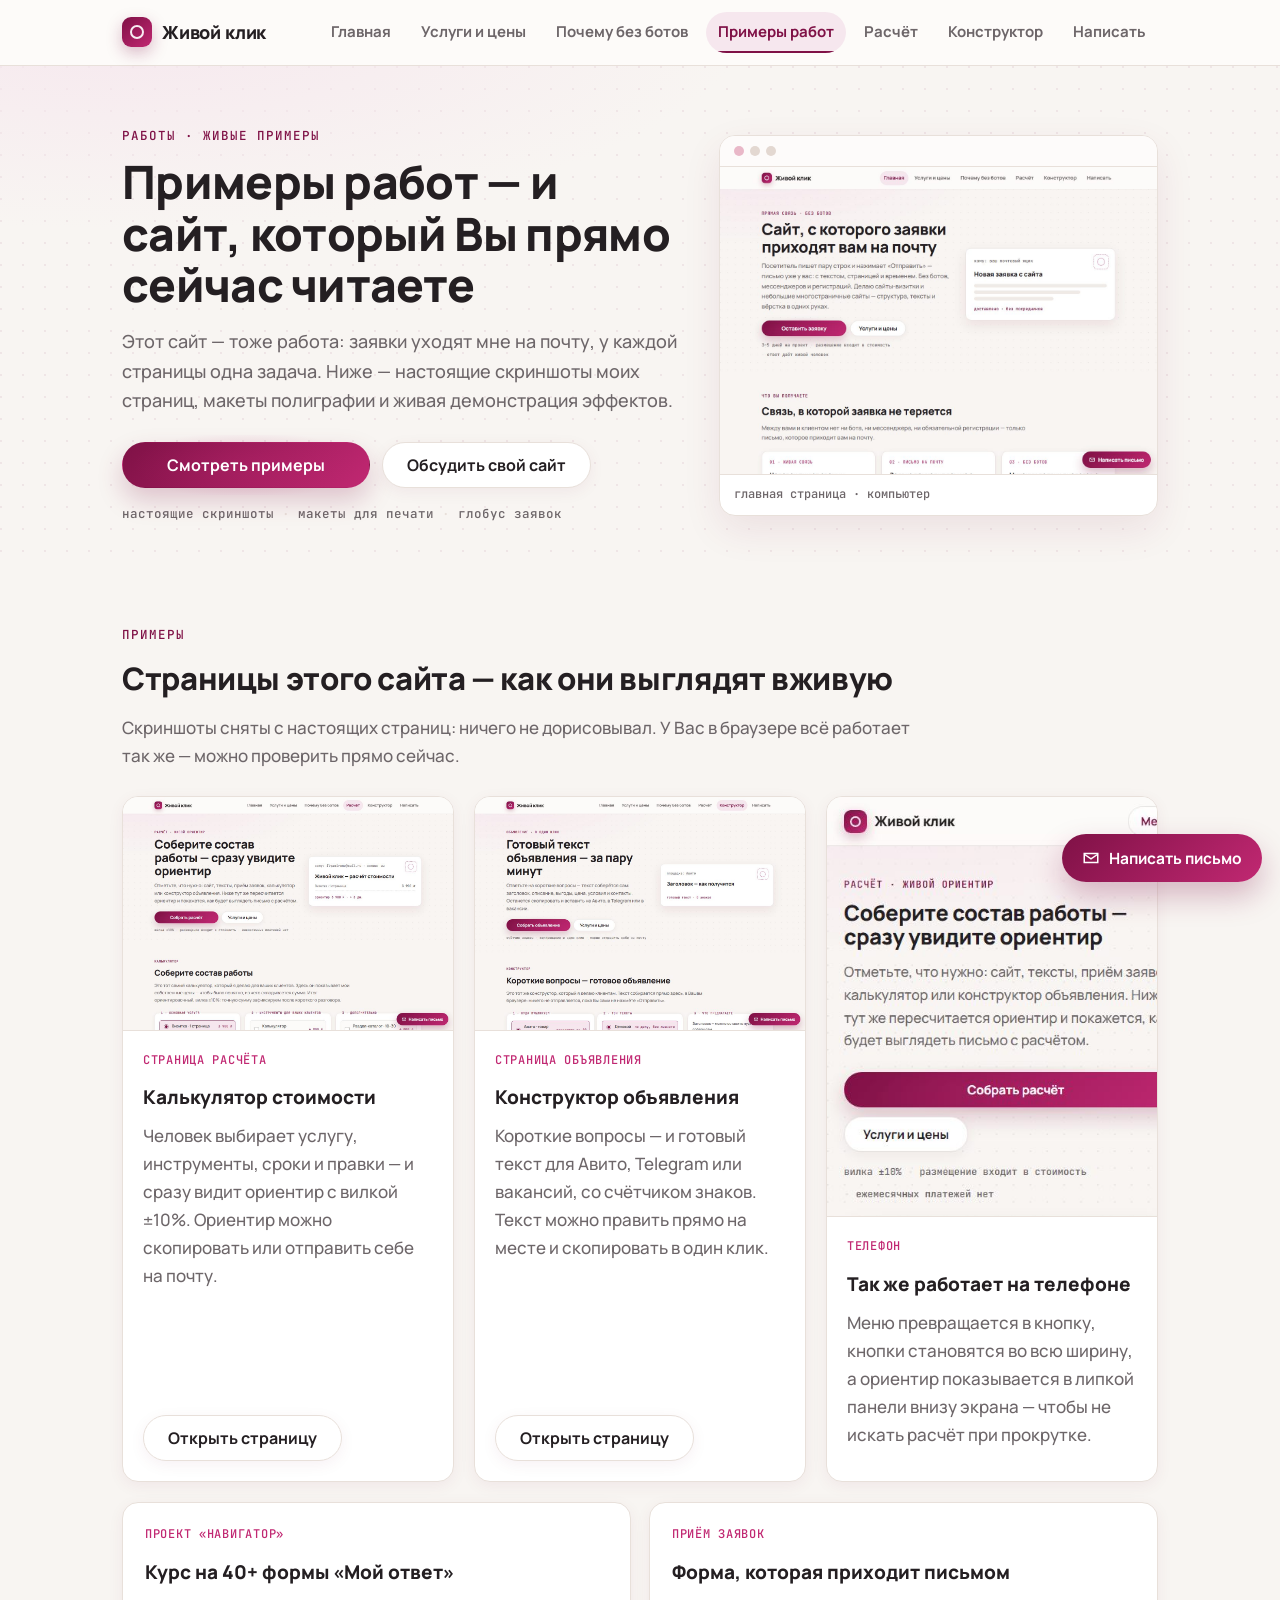
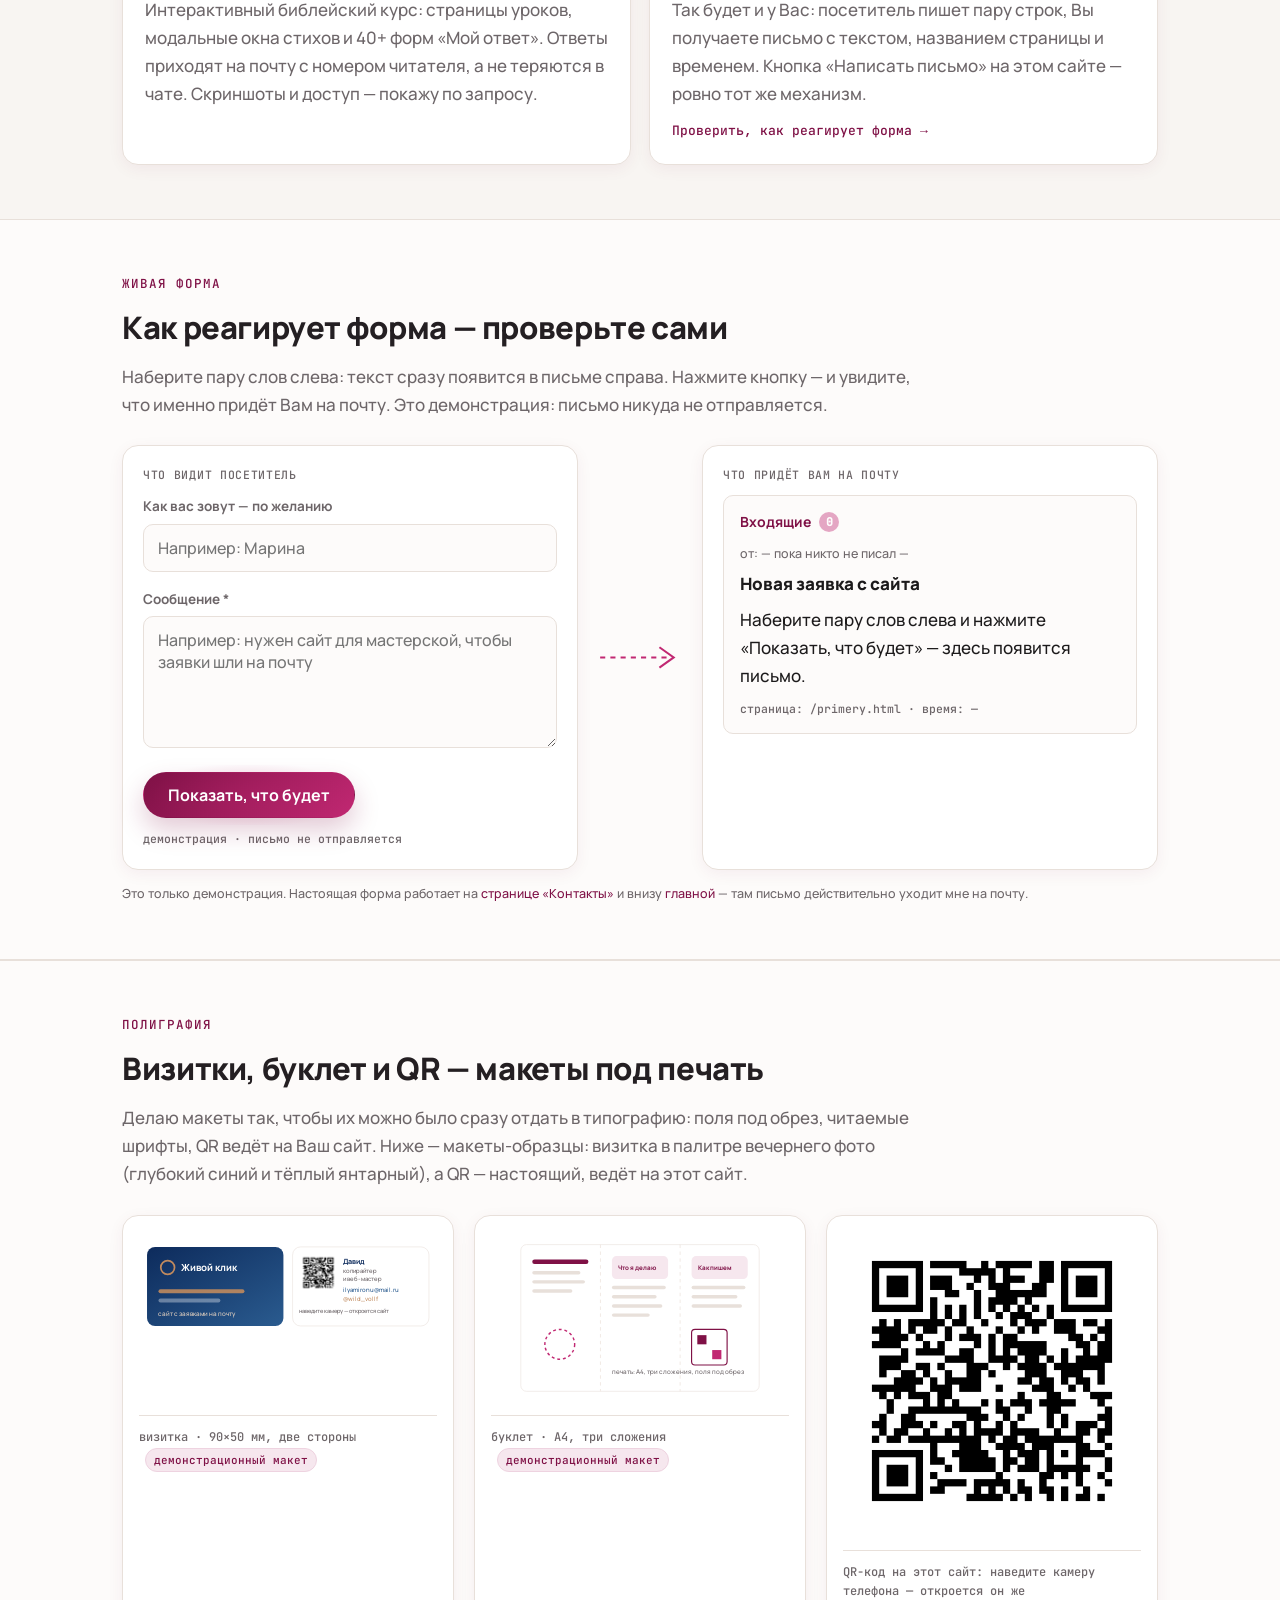
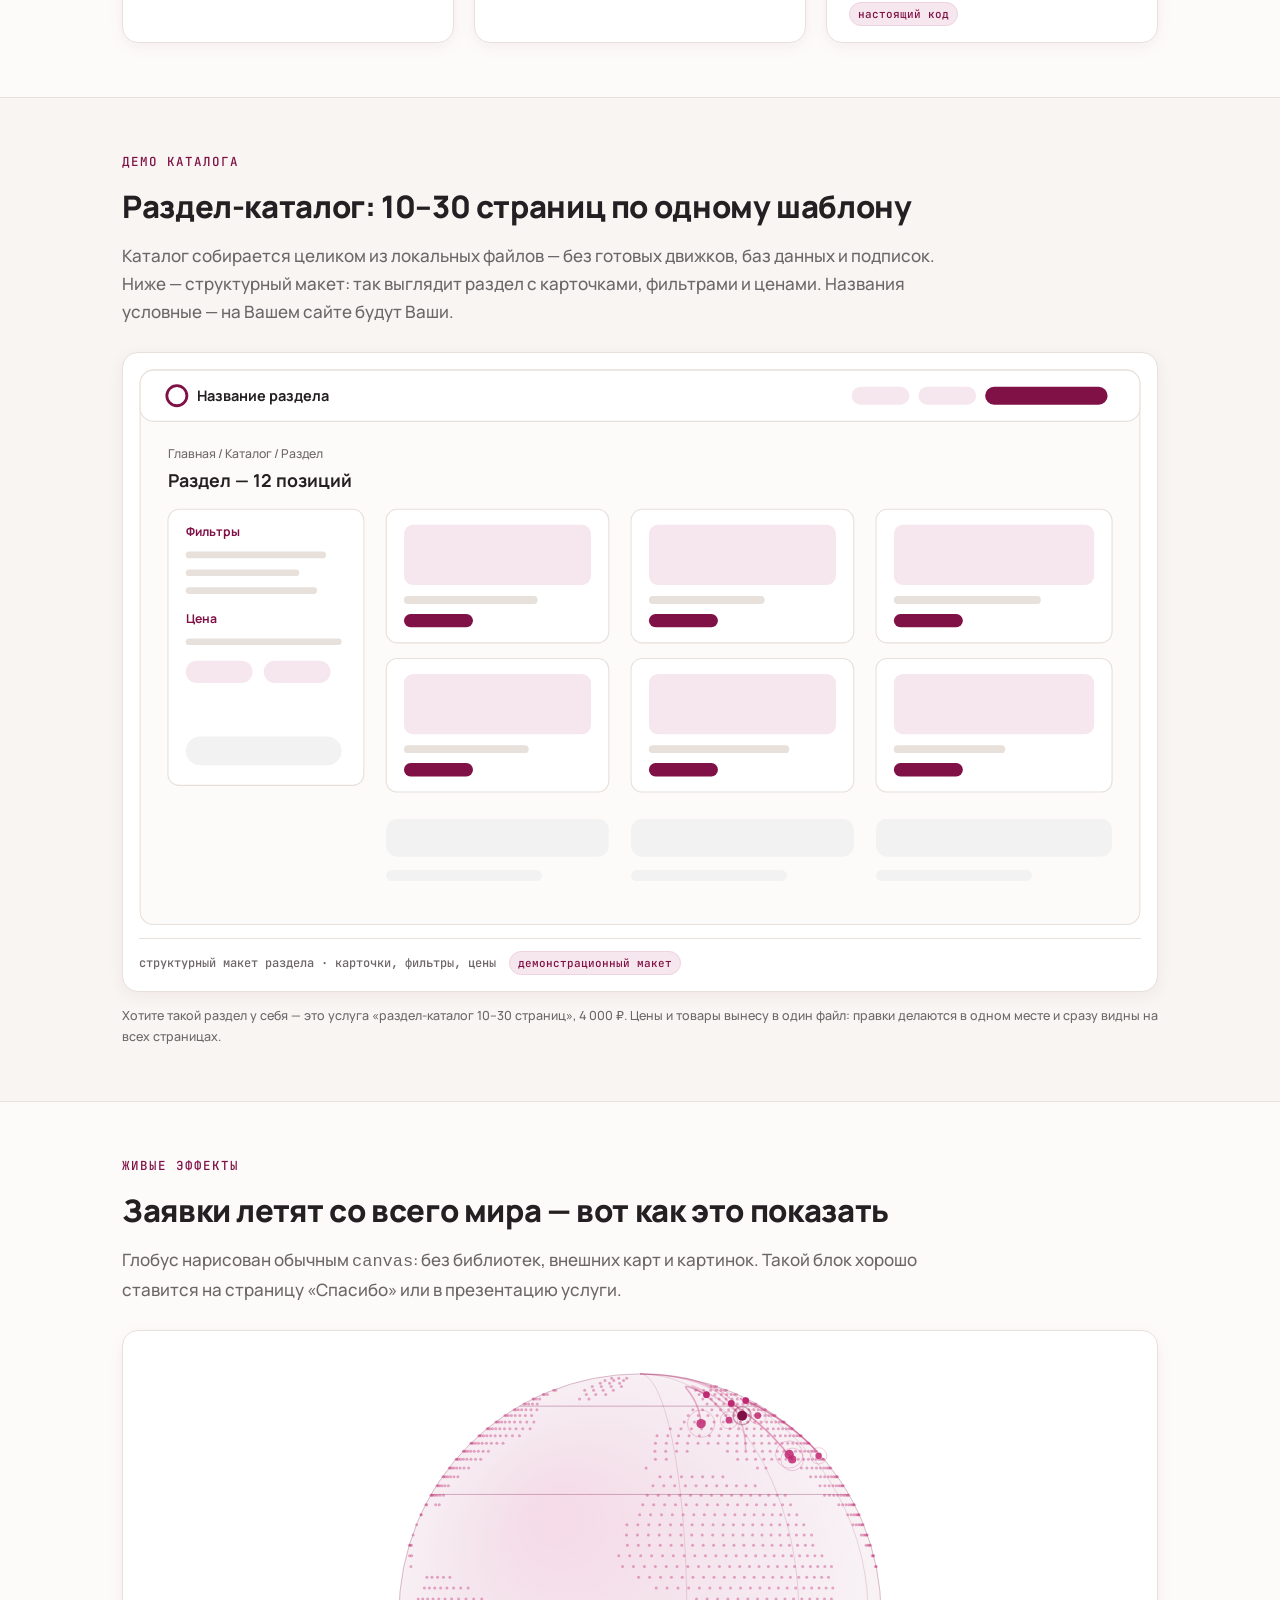
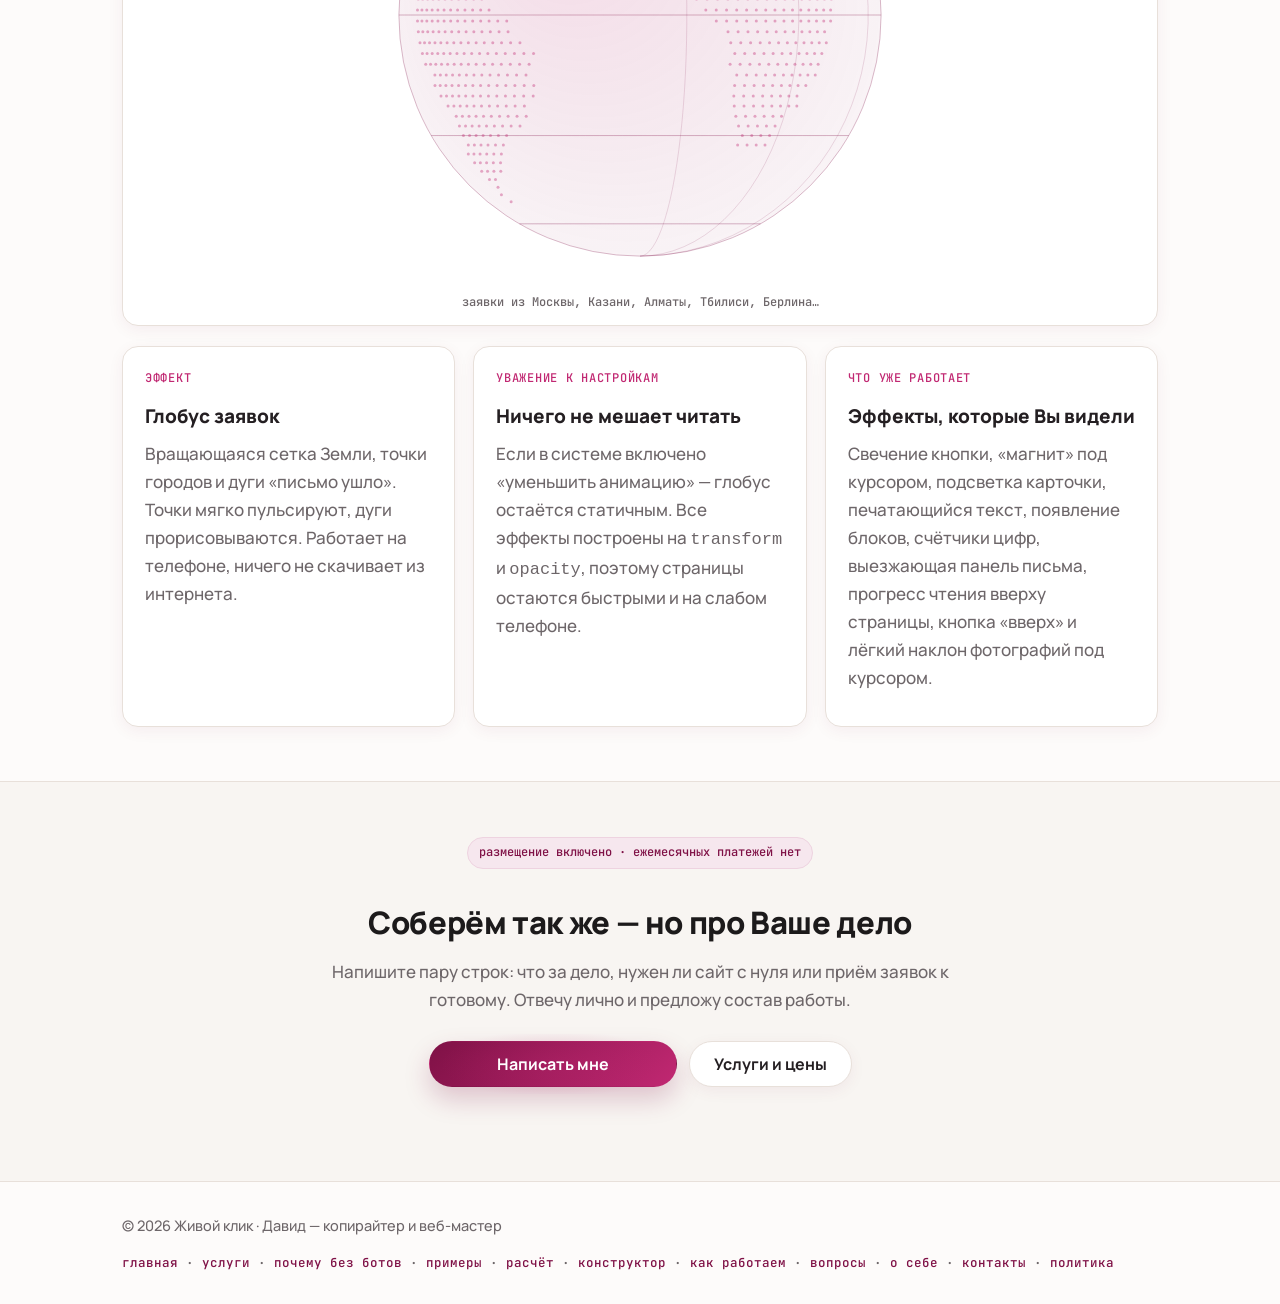
==== commit 673ca5f4: "Add files via upload" ====
--- a/primery.html
+++ b/primery.html
@@ -232,12 +232,13 @@
             <text x="34" y="146" font-size="11" fill="#e8d5c2">сайт с заявками на почту</text>
 
             <rect x="268" y="26" width="238" height="138" rx="14" fill="#ffffff" stroke="#e8e0da"></rect>
-            <image href="assets/qr/qr-zhivoy-klik.png" x="282" y="40" width="76" height="76"></image>
-            <text x="372" y="60" font-size="13" font-weight="700" fill="#0d2b5c">Давид</text>
-            <text x="372" y="78" font-size="11.5" fill="#6d6669">копирайтер и веб-мастер</text>
-            <text x="372" y="96" font-size="11.5" fill="#2a5b8f">ilyamironu@mail.ru</text>
-            <text x="372" y="114" font-size="11.5" fill="#c08a5e">@wild_vollf</text>
-            <text x="282" y="136" font-size="10.5" fill="#6d6669">наведите камеру — откроется сайт</text>
+            <image href="assets/qr/qr-zhivoy-klik.png" x="280" y="38" width="66" height="66"></image>
+            <text x="356" y="56" font-size="12.5" font-weight="700" fill="#0d2b5c">Давид</text>
+            <text x="356" y="72" font-size="10.5" fill="#6d6669">копирайтер</text>
+            <text x="356" y="86" font-size="10.5" fill="#6d6669">и веб-мастер</text>
+            <text x="356" y="104" font-size="10.5" fill="#2a5b8f">ilyamironu@mail.ru</text>
+            <text x="356" y="120" font-size="10.5" fill="#c08a5e">@wild_vollf</text>
+            <text x="280" y="142" font-size="10" fill="#6d6669">наведите камеру — откроется сайт</text>
           </svg>
           <figcaption class="mock__cap">визитка · 90×50 мм, две стороны <span class="mock__tag">демонстрационный макет</span></figcaption>
         </figure>
